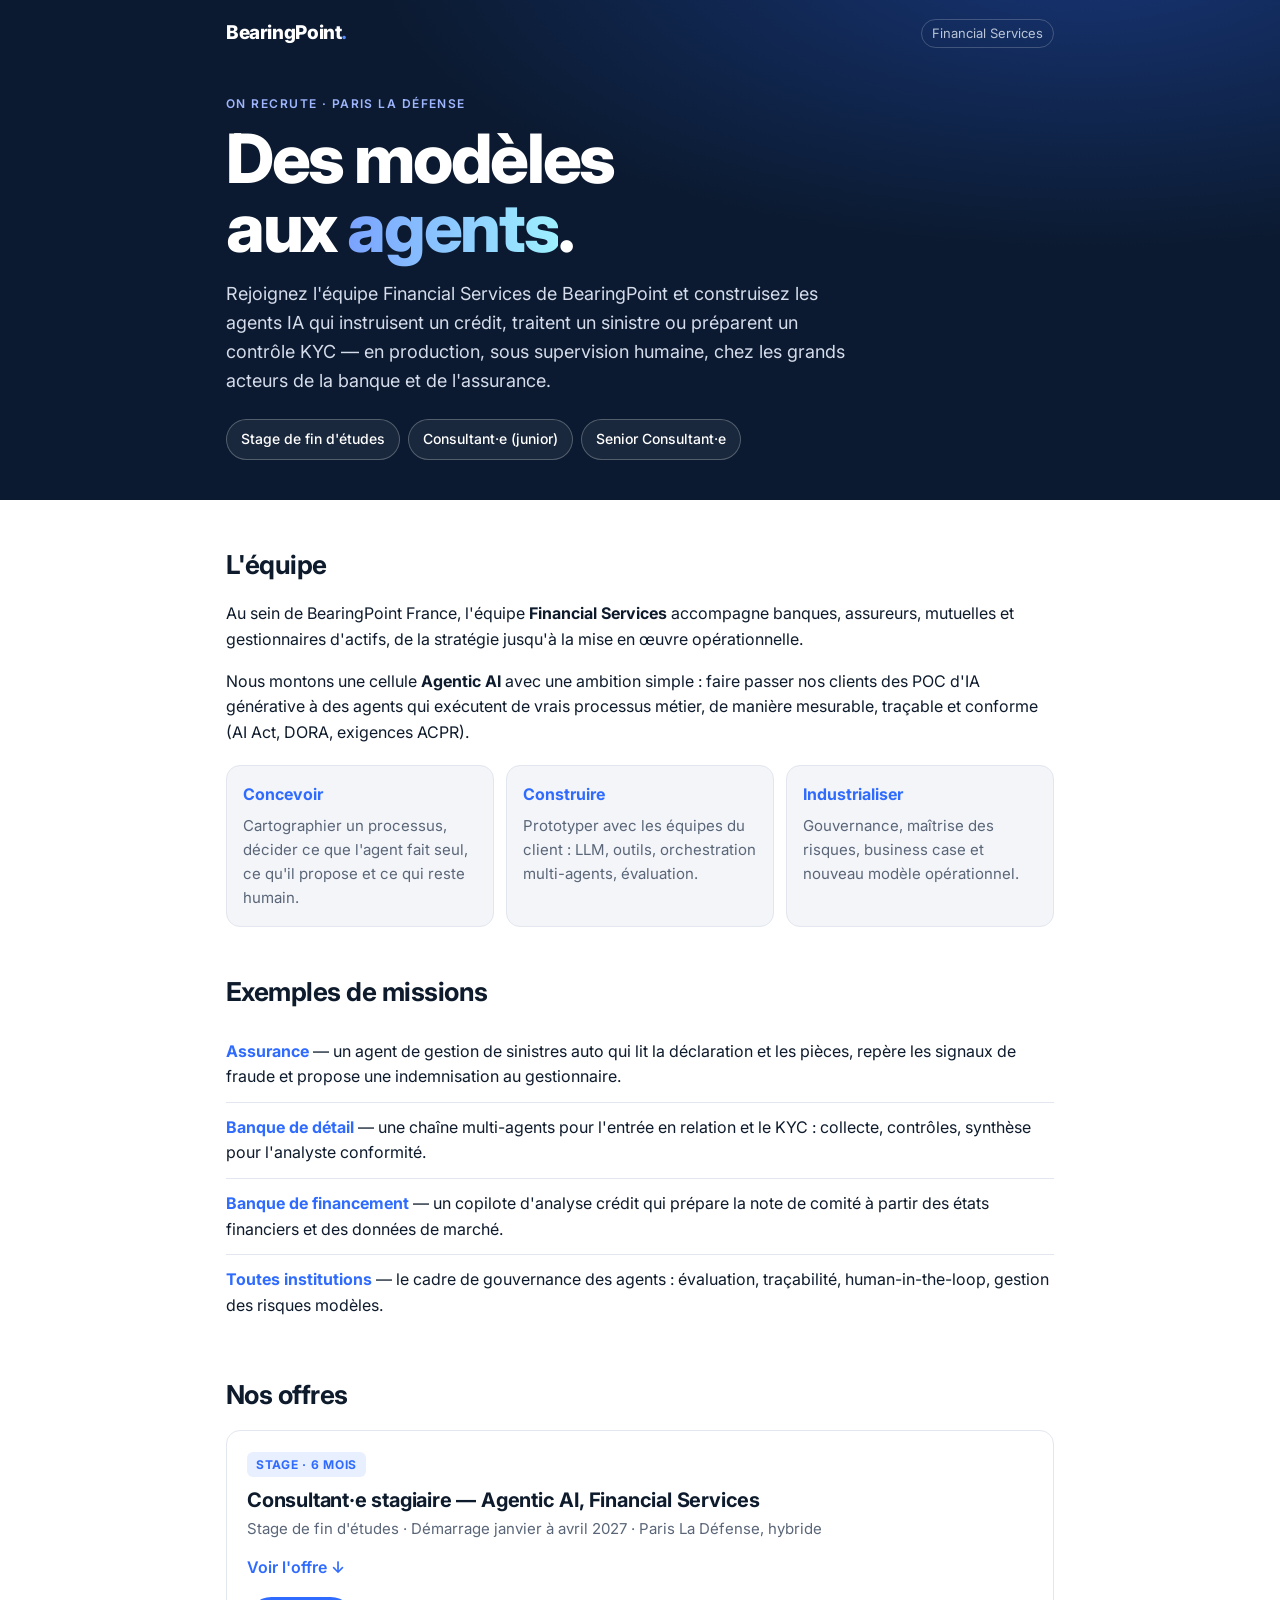
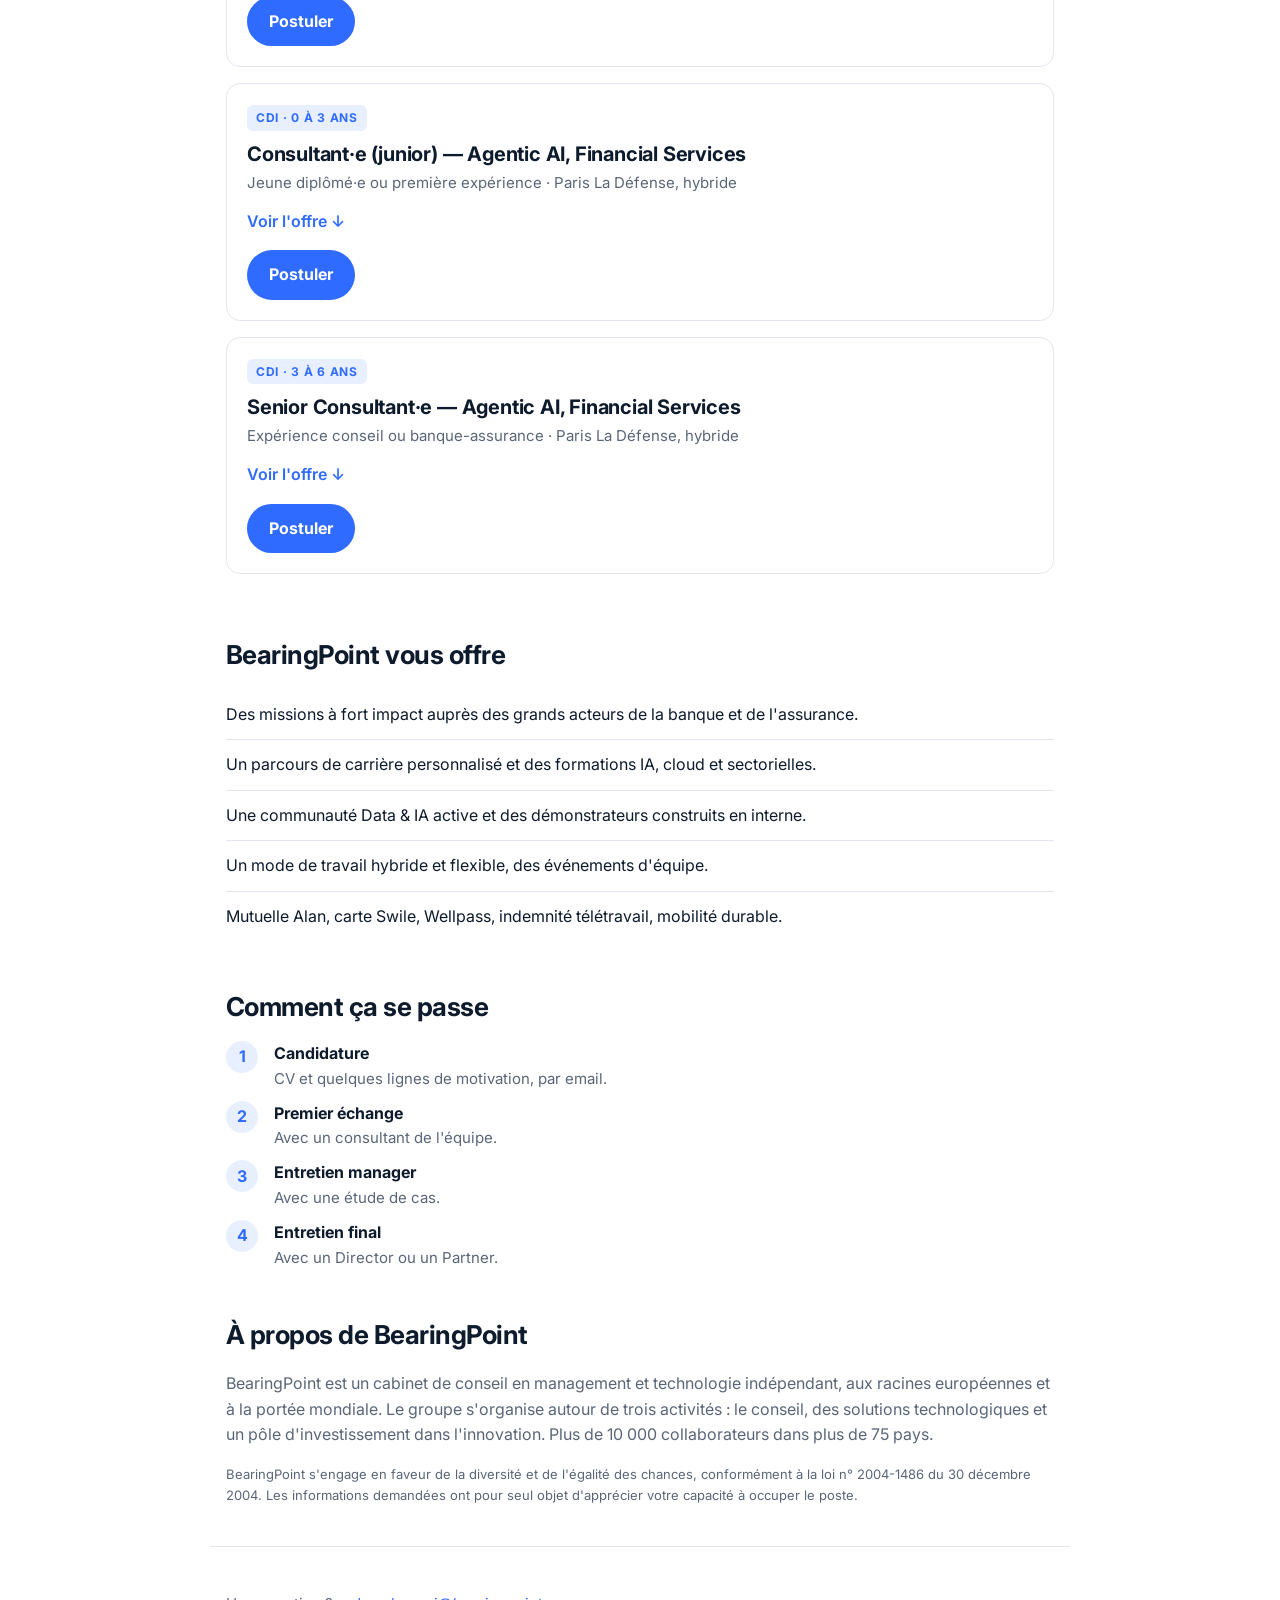
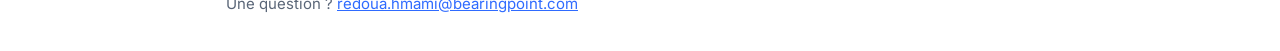
==== index.html @ a4fa99f2 "Mini-site offres Agentic AI FSI + QR forum Co-Authored-By: Claude Opus 5.5 <noreply@anthropic.com>" ====
<!doctype html>
<html lang="fr">
<head>
<meta charset="utf-8">
<meta name="viewport" content="width=device-width, initial-scale=1">
<title>Agentic AI · Financial Services — BearingPoint</title>
<meta name="description" content="BearingPoint Financial Services recrute : stage de fin d'études, Consultant (junior) et Senior Consultant sur l'IA agentique en banque, assurance et gestion d'actifs.">
<meta property="og:title" content="Agentic AI × Financial Services — on recrute">
<meta property="og:description" content="Stage de fin d'études · Consultant · Senior Consultant — Paris La Défense">
<meta name="theme-color" content="#0b1a30">
<link rel="icon" href="assets/favicon.svg" type="image/svg+xml">
<link rel="preconnect" href="https://fonts.googleapis.com">
<link rel="preconnect" href="https://fonts.gstatic.com" crossorigin>
<link href="https://fonts.googleapis.com/css2?family=Inter:wght@400;500;600;700;800&display=swap" rel="stylesheet">
<link rel="stylesheet" href="assets/style.css">
</head>
<body>

<header class="hero">
  <nav class="topbar wrap">
    <span class="wordmark">BearingPoint<span class="dot">.</span></span>
    <span class="team">Financial Services</span>
  </nav>
  <div class="wrap hero-body">
    <p class="eyebrow">On recrute · Paris La Défense</p>
    <h1>Des modèles<br>aux <em>agents</em>.</h1>
    <p class="lede">Rejoignez l'équipe Financial Services de BearingPoint et construisez les agents IA qui instruisent un crédit, traitent un sinistre ou préparent un contrôle KYC — en production, sous supervision humaine, chez les grands acteurs de la banque et de l'assurance.</p>
    <div class="chips">
      <a class="chip" href="#stage">Stage de fin d'études</a>
      <a class="chip" href="#consultant">Consultant·e (junior)</a>
      <a class="chip" href="#senior">Senior Consultant·e</a>
    </div>
  </div>
</header>

<main>

<section class="wrap block">
  <h2>L'équipe</h2>
  <p>Au sein de BearingPoint France, l'équipe <strong>Financial Services</strong> accompagne banques, assureurs, mutuelles et gestionnaires d'actifs, de la stratégie jusqu'à la mise en œuvre opérationnelle.</p>
  <p>Nous montons une cellule <strong>Agentic AI</strong> avec une ambition simple : faire passer nos clients des POC d'IA générative à des agents qui exécutent de vrais processus métier, de manière mesurable, traçable et conforme (AI Act, DORA, exigences ACPR).</p>
  <div class="grid3">
    <div class="tile"><span class="k">Concevoir</span><p>Cartographier un processus, décider ce que l'agent fait seul, ce qu'il propose et ce qui reste humain.</p></div>
    <div class="tile"><span class="k">Construire</span><p>Prototyper avec les équipes du client : LLM, outils, orchestration multi-agents, évaluation.</p></div>
    <div class="tile"><span class="k">Industrialiser</span><p>Gouvernance, maîtrise des risques, business case et nouveau modèle opérationnel.</p></div>
  </div>
</section>

<section class="wrap block">
  <h2>Exemples de missions</h2>
  <ul class="missions">
    <li><b>Assurance</b> — un agent de gestion de sinistres auto qui lit la déclaration et les pièces, repère les signaux de fraude et propose une indemnisation au gestionnaire.</li>
    <li><b>Banque de détail</b> — une chaîne multi-agents pour l'entrée en relation et le KYC : collecte, contrôles, synthèse pour l'analyste conformité.</li>
    <li><b>Banque de financement</b> — un copilote d'analyse crédit qui prépare la note de comité à partir des états financiers et des données de marché.</li>
    <li><b>Toutes institutions</b> — le cadre de gouvernance des agents : évaluation, traçabilité, human-in-the-loop, gestion des risques modèles.</li>
  </ul>
</section>

<section class="wrap block" id="offres">
  <h2>Nos offres</h2>

  <!-- ===================== STAGE ===================== -->
  <article class="offer" id="stage">
    <div class="offer-head">
      <span class="tag">Stage · 6 mois</span>
      <h3>Consultant·e stagiaire — Agentic AI, Financial Services</h3>
      <p class="meta">Stage de fin d'études · Démarrage janvier à avril 2027 · Paris La Défense, hybride</p>
    </div>
    <details>
      <summary>Voir l'offre</summary>
      <h4>Vos missions</h4>
      <ul>
        <li>Participer à des missions de transformation par l'IA agentique chez des banques et assureurs, aux côtés de consultants et managers expérimentés.</li>
        <li>Analyser un processus métier (sinistres, crédit, conformité) et identifier où un agent crée de la valeur.</li>
        <li>Prototyper des agents : prompts, appels d'outils, orchestration, jeux d'évaluation.</li>
        <li>Construire les livrables : business case, cible opérationnelle, supports de comité de direction.</li>
        <li>Contribuer à nos actifs internes : démonstrateurs, veille technologique et réglementaire, propositions commerciales.</li>
      </ul>
      <h4>Votre profil</h4>
      <ul>
        <li>Dernière année d'une grande école d'ingénieurs généraliste, avec une coloration maths appliquées, informatique, data science, systèmes ou finance.</li>
        <li>Vous aimez autant modéliser un problème que l'expliquer simplement à un comité de direction.</li>
        <li>Vous avez déjà manipulé un LLM, une API ou un framework d'agents (LangGraph, MCP, CrewAI…) en projet, en cours ou en hackathon. Python ne vous fait pas peur.</li>
        <li>Un engagement associatif, une année de césure, un double diplôme ou un échange à l'international sont appréciés.</li>
        <li>Français et anglais courants.</li>
      </ul>
      <p class="note">Le stage a vocation à déboucher sur une embauche en CDI.</p>
    </details>
    <button class="apply" data-role="Stage de fin d'études — Agentic AI FSI">Postuler</button>
  </article>

  <!-- ===================== CONSULTANT ===================== -->
  <article class="offer" id="consultant">
    <div class="offer-head">
      <span class="tag">CDI · 0 à 3 ans</span>
      <h3>Consultant·e (junior) — Agentic AI, Financial Services</h3>
      <p class="meta">Jeune diplômé·e ou première expérience · Paris La Défense, hybride</p>
    </div>
    <details>
      <summary>Voir l'offre</summary>
      <h4>Vos missions</h4>
      <ul>
        <li>Prendre en charge un sujet de bout en bout sur une mission : cadrage du cas d'usage, ateliers métier, conception de l'agent, suivi du pilote.</li>
        <li>Faire le lien entre les métiers (gestionnaires sinistres, analystes crédit, conformité) et les équipes data et IT.</li>
        <li>Définir les indicateurs de performance de l'agent et piloter son évaluation : qualité, coût, délai, risques.</li>
        <li>Rédiger et présenter les livrables clés aux interlocuteurs du client.</li>
        <li>Participer aux réponses aux appels d'offres et au développement de nos offres Agentic AI.</li>
      </ul>
      <h4>Votre profil</h4>
      <ul>
        <li>Diplômé·e d'une grande école d'ingénieurs généraliste (ou équivalent), idéalement avec une spécialisation en data, IA, systèmes d'information ou finance.</li>
        <li>Une première expérience (stage ou CDI) en conseil, en banque-assurance ou dans une équipe data / IA.</li>
        <li>Rigueur analytique, aisance à l'oral et à l'écrit, goût du travail en équipe.</li>
        <li>Une vraie curiosité pour l'IA générative et agentique, que vous avez déjà mise en pratique.</li>
        <li>Français et anglais courants.</li>
      </ul>
    </details>
    <button class="apply" data-role="Consultant (junior) — Agentic AI FSI">Postuler</button>
  </article>

  <!-- ===================== SENIOR ===================== -->
  <article class="offer" id="senior">
    <div class="offer-head">
      <span class="tag">CDI · 3 à 6 ans</span>
      <h3>Senior Consultant·e — Agentic AI, Financial Services</h3>
      <p class="meta">Expérience conseil ou banque-assurance · Paris La Défense, hybride</p>
    </div>
    <details>
      <summary>Voir l'offre</summary>
      <h4>Vos missions</h4>
      <ul>
        <li>Piloter un lot de mission ou un pilote agentique : planning, qualité des livrables, relation avec les directions métier et IT.</li>
        <li>Concevoir l'architecture fonctionnelle de solutions multi-agents et arbitrer entre autonomie de l'agent, contrôle humain et coût.</li>
        <li>Construire le cadre de gouvernance et de maîtrise des risques des agents (AI Act, DORA, risque de modèle).</li>
        <li>Encadrer et faire grandir les consultants et stagiaires de l'équipe.</li>
        <li>Contribuer activement aux propositions commerciales, à nos démonstrateurs et à notre point de vue de place.</li>
      </ul>
      <h4>Votre profil</h4>
      <ul>
        <li>Formation d'ingénieur généraliste de haut niveau (ou équivalent).</li>
        <li>3 à 6 ans d'expérience en conseil, idéalement auprès d'institutions financières, dont au moins un projet data, IA ou automatisation mené jusqu'à la production.</li>
        <li>Bonne compréhension d'au moins un métier : assurance (IARD, vie, santé), banque de détail, financement ou gestion d'actifs.</li>
        <li>Capacité à animer un comité, à structurer une recommandation et à encadrer une équipe.</li>
        <li>Français et anglais courants.</li>
      </ul>
    </details>
    <button class="apply" data-role="Senior Consultant — Agentic AI FSI">Postuler</button>
  </article>
</section>

<section class="wrap block">
  <h2>BearingPoint vous offre</h2>
  <ul class="perks">
    <li>Des missions à fort impact auprès des grands acteurs de la banque et de l'assurance.</li>
    <li>Un parcours de carrière personnalisé et des formations IA, cloud et sectorielles.</li>
    <li>Une communauté Data &amp; IA active et des démonstrateurs construits en interne.</li>
    <li>Un mode de travail hybride et flexible, des événements d'équipe.</li>
    <li>Mutuelle Alan, carte Swile, Wellpass, indemnité télétravail, mobilité durable.</li>
  </ul>
</section>

<section class="wrap block">
  <h2>Comment ça se passe</h2>
  <ol class="steps">
    <li><b>Candidature</b><span>CV et quelques lignes de motivation, par email.</span></li>
    <li><b>Premier échange</b><span>Avec un consultant de l'équipe.</span></li>
    <li><b>Entretien manager</b><span>Avec une étude de cas.</span></li>
    <li><b>Entretien final</b><span>Avec un Director ou un Partner.</span></li>
  </ol>
</section>

<section class="wrap block about">
  <h2>À propos de BearingPoint</h2>
  <p>BearingPoint est un cabinet de conseil en management et technologie indépendant, aux racines européennes et à la portée mondiale. Le groupe s'organise autour de trois activités : le conseil, des solutions technologiques et un pôle d'investissement dans l'innovation. Plus de 10 000 collaborateurs dans plus de 75 pays.</p>
  <p class="legal">BearingPoint s'engage en faveur de la diversité et de l'égalité des chances, conformément à la loi n° 2004-1486 du 30 décembre 2004. Les informations demandées ont pour seul objet d'apprécier votre capacité à occuper le poste.</p>
</section>

</main>

<footer class="wrap foot">
  <p>Une question ? <a id="mailLink" href="mailto:redoua.hmami@bearingpoint.com">redoua.hmami@bearingpoint.com</a></p>
</footer>

<div class="sticky-cta"><a href="#offres" class="apply-ghost">Voir les 3 offres et postuler</a></div>

<!-- ===================== APPLY SHEET ===================== -->
<dialog id="applyDialog" aria-labelledby="dlgTitle">
  <form id="applyForm" method="dialog">
    <div class="dlg-head">
      <h3 id="dlgTitle">Postuler</h3>
      <button type="button" class="close" aria-label="Fermer" data-close>×</button>
    </div>
    <p class="dlg-role" id="dlgRole"></p>
    <label>Prénom et nom<input name="name" required autocomplete="name"></label>
    <label>École et année de diplôme<input name="school" placeholder="ex. École d'ingénieurs, promo 2027"></label>
    <label>Disponibilité<input name="dispo" placeholder="ex. stage à partir de février 2027"></label>
    <label>LinkedIn <small>(facultatif)</small><input name="linkedin" inputmode="url" placeholder="linkedin.com/in/…"></label>
    <label>Pourquoi l'IA agentique en banque-assurance ? <small>(2-3 lignes)</small><textarea name="motivation" rows="3"></textarea></label>
    <button type="submit" class="apply wide">Ouvrir ma messagerie</button>
    <p class="hint">Un email pré-rempli s'ouvre : <b>joignez votre CV (PDF)</b> puis envoyez.</p>
    <div class="later">
      <span>Pas votre CV sous la main ?</span>
      <button type="button" id="shareBtn" class="link">Garder le lien pour plus tard</button>
    </div>
    <div class="later">
      <span>Ou écrivez directement à</span>
      <button type="button" id="copyBtn" class="link"><span class="js-email">redoua.hmami@bearingpoint.com</span> · copier</button>
    </div>
  </form>
</dialog>

<script src="assets/app.js"></script>
</body>
</html>
---- assets/style.css ----
:root{
  --ink:#0e1b2c; --muted:#5a6678; --bg:#ffffff; --soft:#f3f5f9; --line:#e2e6ee;
  --navy:#0b1a30; --accent:#2f6bff; --accent-ink:#ffffff; --accent-soft:#e8efff;
  --radius:14px;
}
@media (prefers-color-scheme: dark){
  :root:not([data-theme="light"]){
    --ink:#e8ecf3; --muted:#9aa6b8; --bg:#0d1420; --soft:#141d2c; --line:#243146;
    --accent:#5b8cff; --accent-soft:#1a2a4a;
  }
}
:root[data-theme="dark"]{
  --ink:#e8ecf3; --muted:#9aa6b8; --bg:#0d1420; --soft:#141d2c; --line:#243146;
  --accent:#5b8cff; --accent-soft:#1a2a4a;
}
*{box-sizing:border-box}
html{scroll-behavior:smooth;-webkit-text-size-adjust:100%}
body{margin:0;background:var(--bg);color:var(--ink);font:16px/1.6 Inter,system-ui,-apple-system,"Segoe UI",sans-serif;padding-bottom:80px}
a{color:var(--accent)}
.wrap{max-width:860px;margin:0 auto;padding:0 16px}

/* hero */
.hero{background:radial-gradient(1200px 500px at 85% -10%, #2f6bff55, transparent 60%),var(--navy);color:#fff;padding-bottom:40px}
.topbar{display:flex;justify-content:space-between;align-items:center;padding-top:18px;padding-bottom:18px}
.wordmark{font-weight:800;font-size:19px;letter-spacing:-.02em}
.wordmark .dot{color:#5b8cff}
.team{font-size:13px;color:#b9c4d6;border:1px solid #ffffff33;border-radius:999px;padding:3px 10px}
.hero-body{padding-top:28px}
.eyebrow{text-transform:uppercase;letter-spacing:.12em;font-size:12px;font-weight:600;color:#9fb6ff;margin:0 0 10px}
h1{font-size:clamp(40px,10vw,68px);line-height:1.02;letter-spacing:-.035em;margin:0 0 18px;font-weight:800}
h1 em{font-style:normal;background:linear-gradient(90deg,#7aa2ff,#9ef0ff);-webkit-background-clip:text;background-clip:text;color:transparent}
.lede{font-size:18px;color:#d5dceb;max-width:640px;margin:0 0 24px}
.chips{display:flex;flex-wrap:wrap;gap:8px}
.chip{color:#fff;text-decoration:none;border:1px solid #ffffff40;border-radius:999px;padding:8px 14px;font-size:14px;font-weight:500;background:#ffffff10}
.chip:hover{background:#ffffff22}

/* blocks */
.block{padding-top:44px}
h2{font-size:26px;letter-spacing:-.02em;margin:0 0 14px}
.grid3{display:grid;grid-template-columns:repeat(3,1fr);gap:12px;margin-top:20px}
.tile{background:var(--soft);border:1px solid var(--line);border-radius:var(--radius);padding:16px}
.tile .k{font-weight:700;color:var(--accent)}
.tile p{margin:6px 0 0;font-size:15px;color:var(--muted)}
.missions,.perks{padding-left:0;list-style:none;margin:0}
.missions li,.perks li{padding:12px 0;border-bottom:1px solid var(--line)}
.missions li:last-child,.perks li:last-child{border-bottom:0}
.missions b{color:var(--accent)}

/* offers */
.offer{border:1px solid var(--line);border-radius:var(--radius);padding:20px;margin-bottom:16px;background:var(--bg);scroll-margin-top:16px}
.offer:target{border-color:var(--accent);box-shadow:0 0 0 3px var(--accent-soft)}
.tag{display:inline-block;font-size:12px;font-weight:700;text-transform:uppercase;letter-spacing:.06em;color:var(--accent);background:var(--accent-soft);padding:3px 9px;border-radius:6px}
.offer h3{font-size:20px;line-height:1.3;margin:10px 0 4px;letter-spacing:-.01em}
.meta{margin:0;color:var(--muted);font-size:15px}
details{margin:14px 0 16px}
summary{cursor:pointer;font-weight:600;color:var(--accent);list-style:none}
summary::-webkit-details-marker{display:none}
summary::after{content:" ↓"}
details[open] summary::after{content:" ↑"}
h4{margin:18px 0 6px;font-size:16px}
details ul{margin:0;padding-left:20px}
details li{margin:6px 0}
.note{background:var(--soft);border-radius:10px;padding:10px 12px;font-size:15px;margin-top:14px}

.apply{appearance:none;border:0;background:var(--accent);color:var(--accent-ink);font:inherit;font-weight:700;padding:12px 22px;border-radius:999px;cursor:pointer}
.apply:hover{filter:brightness(1.08)}
.apply.wide{width:100%;padding:14px;margin-top:6px}

/* steps */
.steps{list-style:none;padding:0;margin:0;counter-reset:s;display:grid;gap:10px}
.steps li{counter-increment:s;display:grid;grid-template-columns:36px 1fr;column-gap:12px;align-items:start}
.steps li::before{content:counter(s);grid-row:span 2;width:32px;height:32px;border-radius:50%;background:var(--accent-soft);color:var(--accent);font-weight:700;display:grid;place-items:center}
.steps span{color:var(--muted);font-size:15px}
.about p{color:var(--muted)}
.legal{font-size:13px}
.foot{padding-top:30px;padding-bottom:20px;color:var(--muted);font-size:15px;border-top:1px solid var(--line);margin-top:40px}

/* sticky CTA (mobile) */
.sticky-cta{position:fixed;left:0;right:0;bottom:0;padding:12px 16px calc(12px + env(safe-area-inset-bottom));background:linear-gradient(transparent,var(--bg) 35%);display:flex;justify-content:center;pointer-events:none}
.apply-ghost{pointer-events:auto;text-decoration:none;background:var(--navy);color:#fff;font-weight:700;padding:13px 22px;border-radius:999px;box-shadow:0 6px 20px #0b1a3040;width:100%;max-width:420px;text-align:center}

/* dialog */
dialog{border:0;border-radius:18px;padding:0;width:min(520px,calc(100vw - 24px));max-height:calc(100dvh - 24px);background:var(--bg);color:var(--ink);box-shadow:0 20px 60px #0007}
dialog::backdrop{background:#0b1a30aa}
#applyForm{padding:20px;display:grid;gap:12px}
.dlg-head{display:flex;justify-content:space-between;align-items:center}
.dlg-head h3{margin:0;font-size:22px}
.close{border:0;background:var(--soft);color:var(--ink);width:36px;height:36px;border-radius:50%;font-size:22px;cursor:pointer;line-height:1}
.dlg-role{margin:-6px 0 4px;color:var(--accent);font-weight:600}
label{display:grid;gap:4px;font-size:14px;font-weight:600}
label small{font-weight:400;color:var(--muted)}
input,textarea{font:inherit;font-size:16px;padding:10px 12px;border:1px solid var(--line);border-radius:10px;background:var(--soft);color:var(--ink);width:100%}
input:focus,textarea:focus{outline:2px solid var(--accent);outline-offset:0}
.hint{margin:0;font-size:14px;color:var(--muted);text-align:center}
.later{display:flex;flex-wrap:wrap;gap:4px 6px;justify-content:center;font-size:14px;color:var(--muted)}
.link{border:0;background:none;color:var(--accent);font:inherit;font-weight:600;cursor:pointer;padding:0;text-decoration:underline}

@media (max-width:640px){
  .grid3{grid-template-columns:1fr}
  .lede{font-size:17px}
  .offer{padding:16px}
}
@media (min-width:900px){ .sticky-cta{display:none} body{padding-bottom:0} }
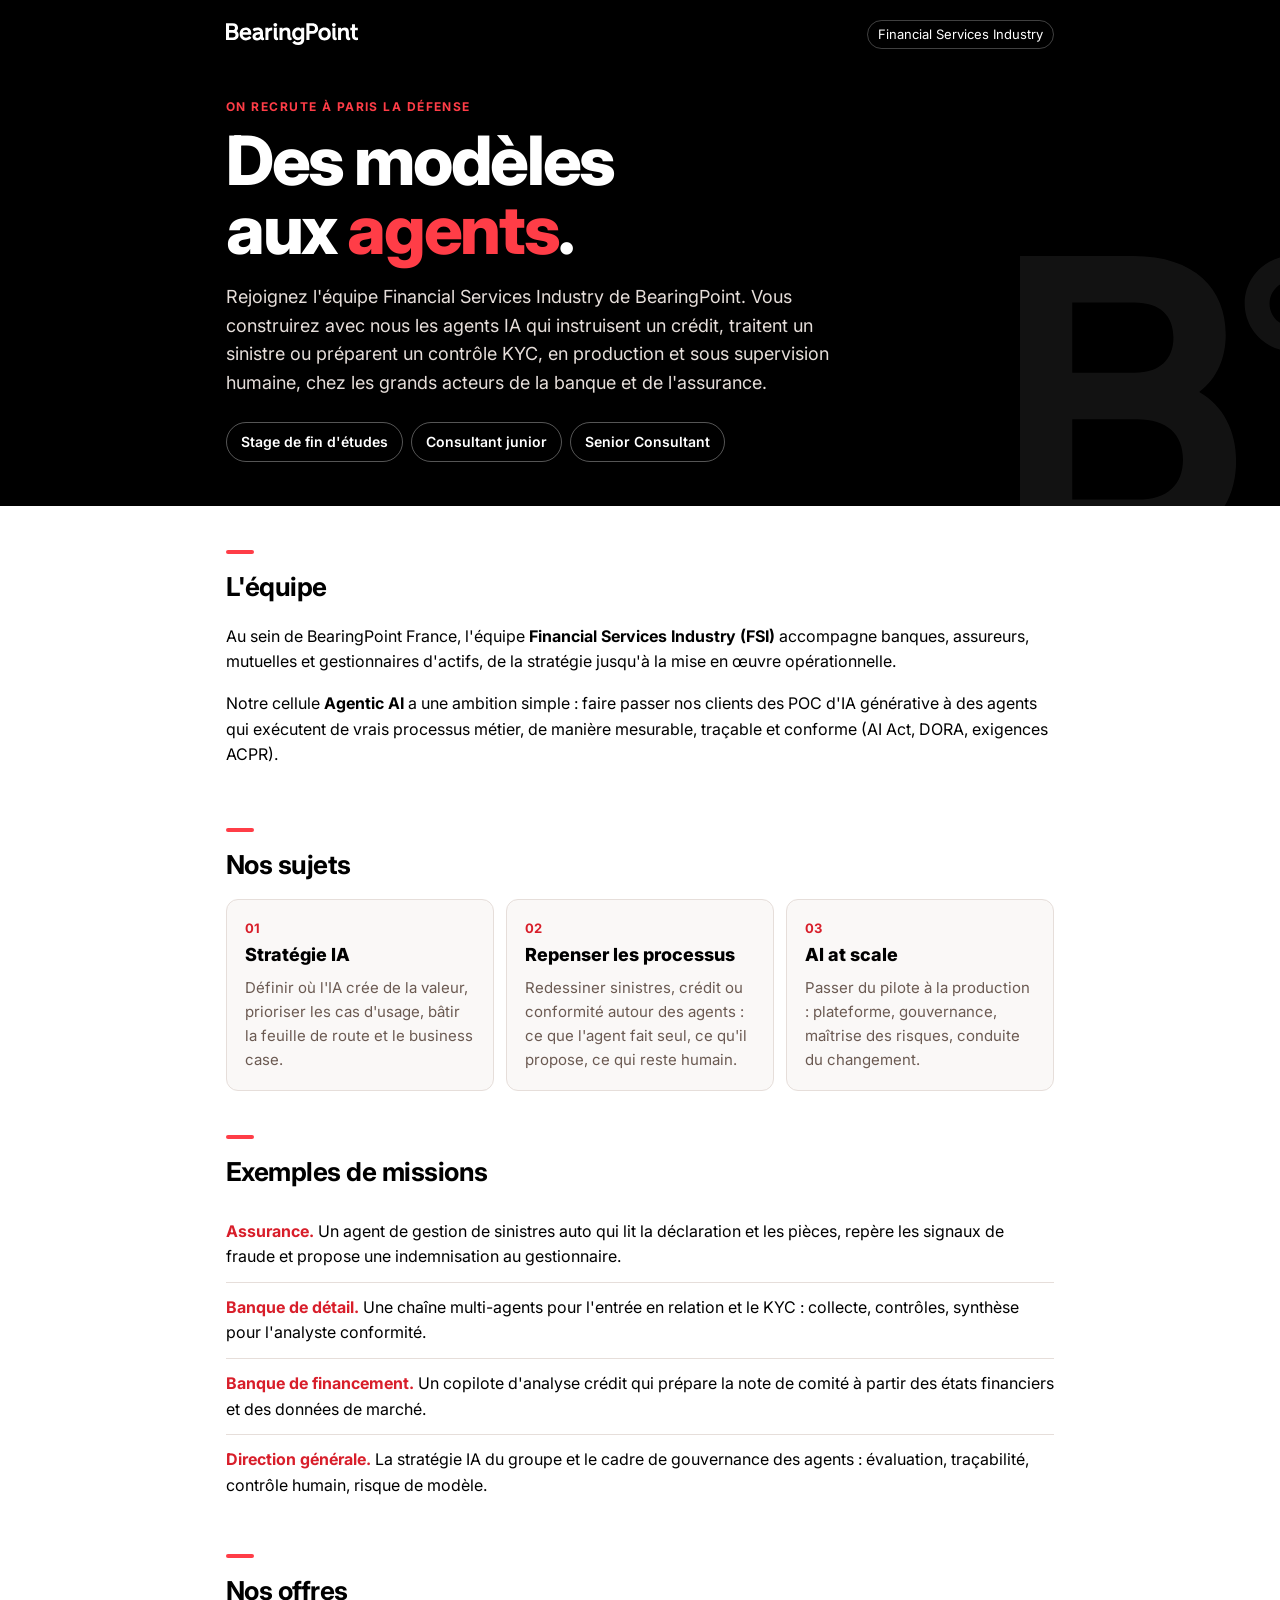
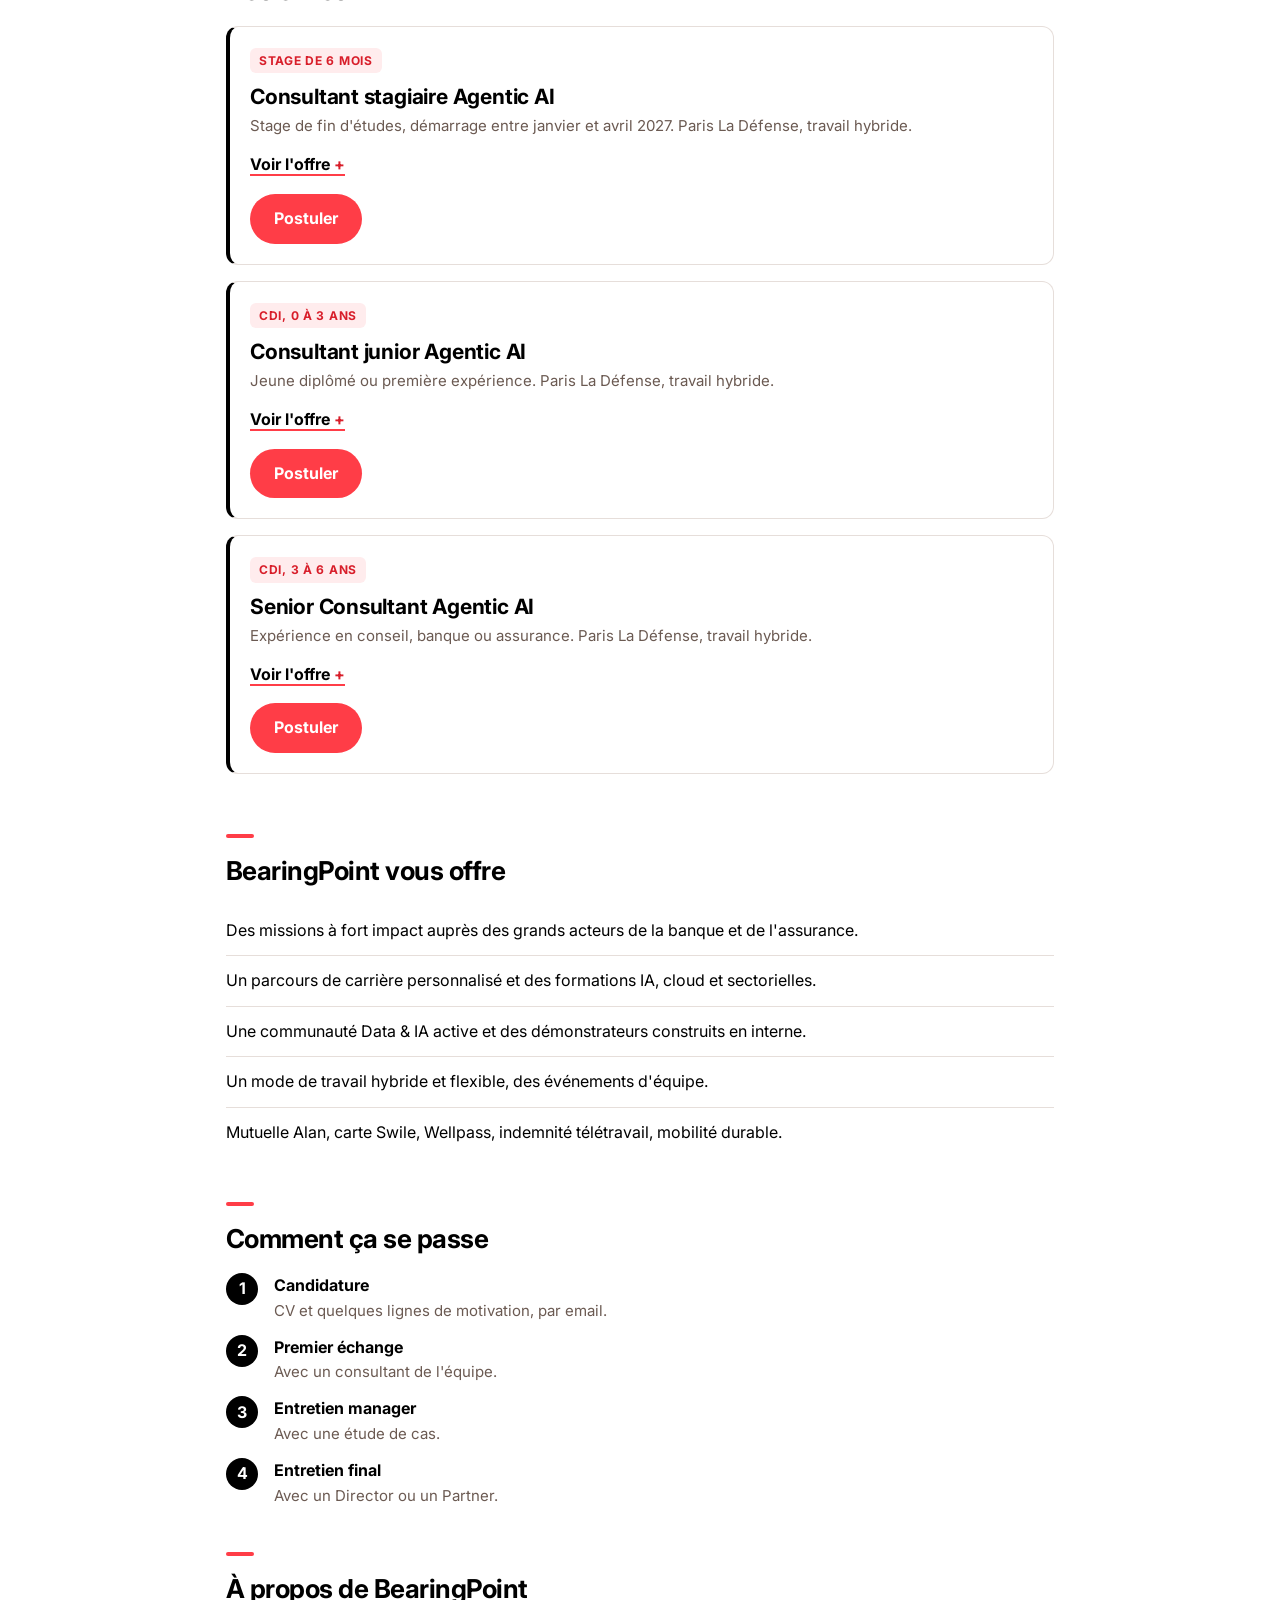
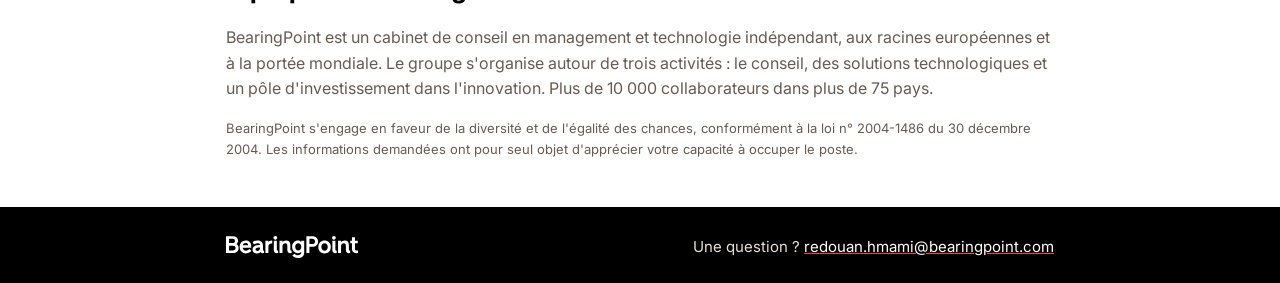
==== commit 884984de: "Charte BearingPoint (noir, rouge, logo officiel), email corrigé, équipe FSI, thèmes stratégie IA / p" ====
--- a/index.html
+++ b/index.html
@@ -3,56 +3,61 @@
 <head>
 <meta charset="utf-8">
 <meta name="viewport" content="width=device-width, initial-scale=1">
-<title>Agentic AI · Financial Services — BearingPoint</title>
-<meta name="description" content="BearingPoint Financial Services recrute : stage de fin d'études, Consultant (junior) et Senior Consultant sur l'IA agentique en banque, assurance et gestion d'actifs.">
-<meta property="og:title" content="Agentic AI × Financial Services — on recrute">
-<meta property="og:description" content="Stage de fin d'études · Consultant · Senior Consultant — Paris La Défense">
-<meta name="theme-color" content="#0b1a30">
+<title>Agentic AI | Financial Services Industry | BearingPoint</title>
+<meta name="description" content="BearingPoint Financial Services Industry recrute : stage de fin d'études, Consultant junior et Senior Consultant sur l'IA agentique, la stratégie IA et l'AI at scale en banque et assurance.">
+<meta property="og:title" content="Agentic AI x Financial Services Industry : on recrute">
+<meta property="og:description" content="Stage de fin d'études, Consultant junior, Senior Consultant. Paris La Défense.">
+<meta name="theme-color" content="#000000">
 <link rel="icon" href="assets/favicon.svg" type="image/svg+xml">
 <link rel="preconnect" href="https://fonts.googleapis.com">
 <link rel="preconnect" href="https://fonts.gstatic.com" crossorigin>
 <link href="https://fonts.googleapis.com/css2?family=Inter:wght@400;500;600;700;800&display=swap" rel="stylesheet">
-<link rel="stylesheet" href="assets/style.css">
+<link rel="stylesheet" href="assets/style.css?v=3">
 </head>
 <body>
 
 <header class="hero">
   <nav class="topbar wrap">
-    <span class="wordmark">BearingPoint<span class="dot">.</span></span>
-    <span class="team">Financial Services</span>
+    <img class="logo" src="assets/logo-wordmark-white.svg" alt="BearingPoint">
+    <span class="team">Financial Services Industry</span>
   </nav>
   <div class="wrap hero-body">
-    <p class="eyebrow">On recrute · Paris La Défense</p>
+    <p class="eyebrow">On recrute à Paris La Défense</p>
     <h1>Des modèles<br>aux <em>agents</em>.</h1>
-    <p class="lede">Rejoignez l'équipe Financial Services de BearingPoint et construisez les agents IA qui instruisent un crédit, traitent un sinistre ou préparent un contrôle KYC — en production, sous supervision humaine, chez les grands acteurs de la banque et de l'assurance.</p>
+    <p class="lede">Rejoignez l'équipe Financial Services Industry de BearingPoint. Vous construirez avec nous les agents IA qui instruisent un crédit, traitent un sinistre ou préparent un contrôle KYC, en production et sous supervision humaine, chez les grands acteurs de la banque et de l'assurance.</p>
     <div class="chips">
       <a class="chip" href="#stage">Stage de fin d'études</a>
-      <a class="chip" href="#consultant">Consultant·e (junior)</a>
-      <a class="chip" href="#senior">Senior Consultant·e</a>
+      <a class="chip" href="#consultant">Consultant junior</a>
+      <a class="chip" href="#senior">Senior Consultant</a>
     </div>
   </div>
+  <img class="hero-mark" src="assets/logo-symbol-white.svg" alt="" aria-hidden="true">
 </header>
 
 <main>
 
 <section class="wrap block">
   <h2>L'équipe</h2>
-  <p>Au sein de BearingPoint France, l'équipe <strong>Financial Services</strong> accompagne banques, assureurs, mutuelles et gestionnaires d'actifs, de la stratégie jusqu'à la mise en œuvre opérationnelle.</p>
-  <p>Nous montons une cellule <strong>Agentic AI</strong> avec une ambition simple : faire passer nos clients des POC d'IA générative à des agents qui exécutent de vrais processus métier, de manière mesurable, traçable et conforme (AI Act, DORA, exigences ACPR).</p>
+  <p>Au sein de BearingPoint France, l'équipe <strong>Financial Services Industry (FSI)</strong> accompagne banques, assureurs, mutuelles et gestionnaires d'actifs, de la stratégie jusqu'à la mise en œuvre opérationnelle.</p>
+  <p>Notre cellule <strong>Agentic AI</strong> a une ambition simple : faire passer nos clients des POC d'IA générative à des agents qui exécutent de vrais processus métier, de manière mesurable, traçable et conforme (AI Act, DORA, exigences ACPR).</p>
+</section>
+
+<section class="wrap block">
+  <h2>Nos sujets</h2>
   <div class="grid3">
-    <div class="tile"><span class="k">Concevoir</span><p>Cartographier un processus, décider ce que l'agent fait seul, ce qu'il propose et ce qui reste humain.</p></div>
-    <div class="tile"><span class="k">Construire</span><p>Prototyper avec les équipes du client : LLM, outils, orchestration multi-agents, évaluation.</p></div>
-    <div class="tile"><span class="k">Industrialiser</span><p>Gouvernance, maîtrise des risques, business case et nouveau modèle opérationnel.</p></div>
+    <div class="tile"><span class="n">01</span><span class="k">Stratégie IA</span><p>Définir où l'IA crée de la valeur, prioriser les cas d'usage, bâtir la feuille de route et le business case.</p></div>
+    <div class="tile"><span class="n">02</span><span class="k">Repenser les processus</span><p>Redessiner sinistres, crédit ou conformité autour des agents : ce que l'agent fait seul, ce qu'il propose, ce qui reste humain.</p></div>
+    <div class="tile"><span class="n">03</span><span class="k">AI at scale</span><p>Passer du pilote à la production : plateforme, gouvernance, maîtrise des risques, conduite du changement.</p></div>
   </div>
 </section>
 
 <section class="wrap block">
   <h2>Exemples de missions</h2>
   <ul class="missions">
-    <li><b>Assurance</b> — un agent de gestion de sinistres auto qui lit la déclaration et les pièces, repère les signaux de fraude et propose une indemnisation au gestionnaire.</li>
-    <li><b>Banque de détail</b> — une chaîne multi-agents pour l'entrée en relation et le KYC : collecte, contrôles, synthèse pour l'analyste conformité.</li>
-    <li><b>Banque de financement</b> — un copilote d'analyse crédit qui prépare la note de comité à partir des états financiers et des données de marché.</li>
-    <li><b>Toutes institutions</b> — le cadre de gouvernance des agents : évaluation, traçabilité, human-in-the-loop, gestion des risques modèles.</li>
+    <li><b>Assurance.</b> Un agent de gestion de sinistres auto qui lit la déclaration et les pièces, repère les signaux de fraude et propose une indemnisation au gestionnaire.</li>
+    <li><b>Banque de détail.</b> Une chaîne multi-agents pour l'entrée en relation et le KYC : collecte, contrôles, synthèse pour l'analyste conformité.</li>
+    <li><b>Banque de financement.</b> Un copilote d'analyse crédit qui prépare la note de comité à partir des états financiers et des données de marché.</li>
+    <li><b>Direction générale.</b> La stratégie IA du groupe et le cadre de gouvernance des agents : évaluation, traçabilité, contrôle humain, risque de modèle.</li>
   </ul>
 </section>
 
@@ -62,78 +67,78 @@
   <!-- ===================== STAGE ===================== -->
   <article class="offer" id="stage">
     <div class="offer-head">
-      <span class="tag">Stage · 6 mois</span>
-      <h3>Consultant·e stagiaire — Agentic AI, Financial Services</h3>
-      <p class="meta">Stage de fin d'études · Démarrage janvier à avril 2027 · Paris La Défense, hybride</p>
+      <span class="tag">Stage de 6 mois</span>
+      <h3>Consultant stagiaire Agentic AI</h3>
+      <p class="meta">Stage de fin d'études, démarrage entre janvier et avril 2027. Paris La Défense, travail hybride.</p>
     </div>
     <details>
       <summary>Voir l'offre</summary>
       <h4>Vos missions</h4>
       <ul>
-        <li>Participer à des missions de transformation par l'IA agentique chez des banques et assureurs, aux côtés de consultants et managers expérimentés.</li>
-        <li>Analyser un processus métier (sinistres, crédit, conformité) et identifier où un agent crée de la valeur.</li>
+        <li>Participer à des missions de stratégie IA et de transformation par l'IA agentique chez des banques et assureurs, aux côtés de consultants et managers expérimentés.</li>
+        <li>Analyser un processus métier (sinistres, crédit, conformité) et le repenser autour des agents.</li>
         <li>Prototyper des agents : prompts, appels d'outils, orchestration, jeux d'évaluation.</li>
         <li>Construire les livrables : business case, cible opérationnelle, supports de comité de direction.</li>
-        <li>Contribuer à nos actifs internes : démonstrateurs, veille technologique et réglementaire, propositions commerciales.</li>
+        <li>Contribuer à nos démonstrateurs, à notre veille et à nos propositions commerciales.</li>
       </ul>
       <h4>Votre profil</h4>
       <ul>
         <li>Dernière année d'une grande école d'ingénieurs généraliste, avec une coloration maths appliquées, informatique, data science, systèmes ou finance.</li>
         <li>Vous aimez autant modéliser un problème que l'expliquer simplement à un comité de direction.</li>
         <li>Vous avez déjà manipulé un LLM, une API ou un framework d'agents (LangGraph, MCP, CrewAI…) en projet, en cours ou en hackathon. Python ne vous fait pas peur.</li>
-        <li>Un engagement associatif, une année de césure, un double diplôme ou un échange à l'international sont appréciés.</li>
+        <li>Un engagement associatif, une année de césure, un double diplôme ou un échange international sont appréciés.</li>
         <li>Français et anglais courants.</li>
       </ul>
       <p class="note">Le stage a vocation à déboucher sur une embauche en CDI.</p>
     </details>
-    <button class="apply" data-role="Stage de fin d'études — Agentic AI FSI">Postuler</button>
+    <button class="apply" data-role="Stage de fin d'études Agentic AI FSI">Postuler</button>
   </article>
 
   <!-- ===================== CONSULTANT ===================== -->
   <article class="offer" id="consultant">
     <div class="offer-head">
-      <span class="tag">CDI · 0 à 3 ans</span>
-      <h3>Consultant·e (junior) — Agentic AI, Financial Services</h3>
-      <p class="meta">Jeune diplômé·e ou première expérience · Paris La Défense, hybride</p>
+      <span class="tag">CDI, 0 à 3 ans</span>
+      <h3>Consultant junior Agentic AI</h3>
+      <p class="meta">Jeune diplômé ou première expérience. Paris La Défense, travail hybride.</p>
     </div>
     <details>
       <summary>Voir l'offre</summary>
       <h4>Vos missions</h4>
       <ul>
-        <li>Prendre en charge un sujet de bout en bout sur une mission : cadrage du cas d'usage, ateliers métier, conception de l'agent, suivi du pilote.</li>
+        <li>Prendre en charge un sujet de bout en bout : cadrage du cas d'usage, ateliers métier, conception de l'agent, suivi du pilote.</li>
         <li>Faire le lien entre les métiers (gestionnaires sinistres, analystes crédit, conformité) et les équipes data et IT.</li>
         <li>Définir les indicateurs de performance de l'agent et piloter son évaluation : qualité, coût, délai, risques.</li>
-        <li>Rédiger et présenter les livrables clés aux interlocuteurs du client.</li>
-        <li>Participer aux réponses aux appels d'offres et au développement de nos offres Agentic AI.</li>
+        <li>Contribuer au passage à l'échelle : industrialisation, adoption par les équipes, mesure de la valeur.</li>
+        <li>Participer aux réponses aux appels d'offres et au développement de nos offres IA.</li>
       </ul>
       <h4>Votre profil</h4>
       <ul>
-        <li>Diplômé·e d'une grande école d'ingénieurs généraliste (ou équivalent), idéalement avec une spécialisation en data, IA, systèmes d'information ou finance.</li>
-        <li>Une première expérience (stage ou CDI) en conseil, en banque-assurance ou dans une équipe data / IA.</li>
+        <li>Diplômé d'une grande école d'ingénieurs généraliste (ou équivalent), idéalement avec une spécialisation en data, IA, systèmes d'information ou finance.</li>
+        <li>Une première expérience (stage ou CDI) en conseil, en banque, en assurance ou dans une équipe data et IA.</li>
         <li>Rigueur analytique, aisance à l'oral et à l'écrit, goût du travail en équipe.</li>
         <li>Une vraie curiosité pour l'IA générative et agentique, que vous avez déjà mise en pratique.</li>
         <li>Français et anglais courants.</li>
       </ul>
     </details>
-    <button class="apply" data-role="Consultant (junior) — Agentic AI FSI">Postuler</button>
+    <button class="apply" data-role="Consultant junior Agentic AI FSI">Postuler</button>
   </article>
 
   <!-- ===================== SENIOR ===================== -->
   <article class="offer" id="senior">
     <div class="offer-head">
-      <span class="tag">CDI · 3 à 6 ans</span>
-      <h3>Senior Consultant·e — Agentic AI, Financial Services</h3>
-      <p class="meta">Expérience conseil ou banque-assurance · Paris La Défense, hybride</p>
+      <span class="tag">CDI, 3 à 6 ans</span>
+      <h3>Senior Consultant Agentic AI</h3>
+      <p class="meta">Expérience en conseil, banque ou assurance. Paris La Défense, travail hybride.</p>
     </div>
     <details>
       <summary>Voir l'offre</summary>
       <h4>Vos missions</h4>
       <ul>
         <li>Piloter un lot de mission ou un pilote agentique : planning, qualité des livrables, relation avec les directions métier et IT.</li>
+        <li>Construire des stratégies IA et des feuilles de route pour des directions générales.</li>
         <li>Concevoir l'architecture fonctionnelle de solutions multi-agents et arbitrer entre autonomie de l'agent, contrôle humain et coût.</li>
-        <li>Construire le cadre de gouvernance et de maîtrise des risques des agents (AI Act, DORA, risque de modèle).</li>
-        <li>Encadrer et faire grandir les consultants et stagiaires de l'équipe.</li>
-        <li>Contribuer activement aux propositions commerciales, à nos démonstrateurs et à notre point de vue de place.</li>
+        <li>Porter le passage à l'échelle (AI at scale) : gouvernance, maîtrise des risques (AI Act, DORA, risque de modèle), modèle opérationnel.</li>
+        <li>Encadrer et faire grandir les consultants et stagiaires, contribuer aux propositions commerciales.</li>
       </ul>
       <h4>Votre profil</h4>
       <ul>
@@ -144,7 +149,7 @@
         <li>Français et anglais courants.</li>
       </ul>
     </details>
-    <button class="apply" data-role="Senior Consultant — Agentic AI FSI">Postuler</button>
+    <button class="apply" data-role="Senior Consultant Agentic AI FSI">Postuler</button>
   </article>
 </section>
 
@@ -177,8 +182,11 @@
 
 </main>
 
-<footer class="wrap foot">
-  <p>Une question ? <a id="mailLink" href="mailto:redoua.hmami@bearingpoint.com">redoua.hmami@bearingpoint.com</a></p>
+<footer class="foot">
+  <div class="wrap foot-in">
+    <img class="logo" src="assets/logo-wordmark-white.svg" alt="BearingPoint">
+    <p>Une question ? <a id="mailLink" href="mailto:redouan.hmami@bearingpoint.com">redouan.hmami@bearingpoint.com</a></p>
+  </div>
 </footer>
 
 <div class="sticky-cta"><a href="#offres" class="apply-ghost">Voir les 3 offres et postuler</a></div>
@@ -194,8 +202,8 @@
     <label>Prénom et nom<input name="name" required autocomplete="name"></label>
     <label>École et année de diplôme<input name="school" placeholder="ex. École d'ingénieurs, promo 2027"></label>
     <label>Disponibilité<input name="dispo" placeholder="ex. stage à partir de février 2027"></label>
-    <label>LinkedIn <small>(facultatif)</small><input name="linkedin" inputmode="url" placeholder="linkedin.com/in/…"></label>
-    <label>Pourquoi l'IA agentique en banque-assurance ? <small>(2-3 lignes)</small><textarea name="motivation" rows="3"></textarea></label>
+    <label>LinkedIn (facultatif)<input name="linkedin" inputmode="url" placeholder="linkedin.com/in/…"></label>
+    <label>Pourquoi l'IA en banque et assurance ? (2 ou 3 lignes)<textarea name="motivation" rows="3"></textarea></label>
     <button type="submit" class="apply wide">Ouvrir ma messagerie</button>
     <p class="hint">Un email pré-rempli s'ouvre : <b>joignez votre CV (PDF)</b> puis envoyez.</p>
     <div class="later">
@@ -204,11 +212,11 @@
     </div>
     <div class="later">
       <span>Ou écrivez directement à</span>
-      <button type="button" id="copyBtn" class="link"><span class="js-email">redoua.hmami@bearingpoint.com</span> · copier</button>
+      <button type="button" id="copyBtn" class="link"><span class="js-email">redouan.hmami@bearingpoint.com</span> (copier)</button>
     </div>
   </form>
 </dialog>
 
-<script src="assets/app.js"></script>
+<script src="assets/app.js?v=3"></script>
 </body>
 </html>
--- a/assets/style.css
+++ b/assets/style.css
@@ -1,103 +1,113 @@
+/* Palette BearingPoint : noir, rouge #FF3D47, gris chauds */
 :root{
-  --ink:#0e1b2c; --muted:#5a6678; --bg:#ffffff; --soft:#f3f5f9; --line:#e2e6ee;
-  --navy:#0b1a30; --accent:#2f6bff; --accent-ink:#ffffff; --accent-soft:#e8efff;
-  --radius:14px;
+  --ink:#000000; --muted:#6b5a52; --bg:#ffffff; --soft:#faf8f7; --line:#e6deda;
+  --black:#000000; --red:#ff3d47; --red-ink:#ffffff; --red-soft:#ffeced; --red-text:#d81e2a;
+  --radius:12px;
 }
 @media (prefers-color-scheme: dark){
   :root:not([data-theme="light"]){
-    --ink:#e8ecf3; --muted:#9aa6b8; --bg:#0d1420; --soft:#141d2c; --line:#243146;
-    --accent:#5b8cff; --accent-soft:#1a2a4a;
+    --ink:#f5f2f0; --muted:#b2a59f; --bg:#0b0b0b; --soft:#161414; --line:#2c2725;
+    --red-soft:#3a1416; --red-text:#ff6b72;
   }
 }
 :root[data-theme="dark"]{
-  --ink:#e8ecf3; --muted:#9aa6b8; --bg:#0d1420; --soft:#141d2c; --line:#243146;
-  --accent:#5b8cff; --accent-soft:#1a2a4a;
+  --ink:#f5f2f0; --muted:#b2a59f; --bg:#0b0b0b; --soft:#161414; --line:#2c2725;
+  --red-soft:#3a1416; --red-text:#ff6b72;
 }
 *{box-sizing:border-box}
 html{scroll-behavior:smooth;-webkit-text-size-adjust:100%}
 body{margin:0;background:var(--bg);color:var(--ink);font:16px/1.6 Inter,system-ui,-apple-system,"Segoe UI",sans-serif;padding-bottom:80px}
-a{color:var(--accent)}
+a{color:var(--red-text)}
 .wrap{max-width:860px;margin:0 auto;padding:0 16px}
 
 /* hero */
-.hero{background:radial-gradient(1200px 500px at 85% -10%, #2f6bff55, transparent 60%),var(--navy);color:#fff;padding-bottom:40px}
-.topbar{display:flex;justify-content:space-between;align-items:center;padding-top:18px;padding-bottom:18px}
-.wordmark{font-weight:800;font-size:19px;letter-spacing:-.02em}
-.wordmark .dot{color:#5b8cff}
-.team{font-size:13px;color:#b9c4d6;border:1px solid #ffffff33;border-radius:999px;padding:3px 10px}
-.hero-body{padding-top:28px}
-.eyebrow{text-transform:uppercase;letter-spacing:.12em;font-size:12px;font-weight:600;color:#9fb6ff;margin:0 0 10px}
+.hero{position:relative;overflow:hidden;background:var(--black);color:#fff;padding-bottom:44px}
+.topbar{position:relative;z-index:1;display:flex;justify-content:space-between;align-items:center;gap:12px;padding-top:20px;padding-bottom:20px}
+.logo{height:22px;width:auto;display:block}
+.team{font-size:13px;color:#fff;border:1px solid #ffffff40;border-radius:999px;padding:3px 10px;white-space:nowrap}
+.hero-body{position:relative;z-index:1;padding-top:28px}
+.hero-mark{position:absolute;right:-60px;bottom:-40px;width:320px;opacity:.07;pointer-events:none}
+.eyebrow{text-transform:uppercase;letter-spacing:.12em;font-size:12px;font-weight:700;color:var(--red);margin:0 0 10px}
 h1{font-size:clamp(40px,10vw,68px);line-height:1.02;letter-spacing:-.035em;margin:0 0 18px;font-weight:800}
-h1 em{font-style:normal;background:linear-gradient(90deg,#7aa2ff,#9ef0ff);-webkit-background-clip:text;background-clip:text;color:transparent}
-.lede{font-size:18px;color:#d5dceb;max-width:640px;margin:0 0 24px}
+h1 em{font-style:normal;color:var(--red)}
+.lede{font-size:18px;color:#e6deda;max-width:640px;margin:0 0 24px}
 .chips{display:flex;flex-wrap:wrap;gap:8px}
-.chip{color:#fff;text-decoration:none;border:1px solid #ffffff40;border-radius:999px;padding:8px 14px;font-size:14px;font-weight:500;background:#ffffff10}
-.chip:hover{background:#ffffff22}
+.chip{color:#fff;text-decoration:none;border:1px solid #ffffff55;border-radius:999px;padding:8px 14px;font-size:14px;font-weight:600}
+.chip:hover{border-color:var(--red);color:var(--red)}
 
 /* blocks */
 .block{padding-top:44px}
 h2{font-size:26px;letter-spacing:-.02em;margin:0 0 14px}
-.grid3{display:grid;grid-template-columns:repeat(3,1fr);gap:12px;margin-top:20px}
-.tile{background:var(--soft);border:1px solid var(--line);border-radius:var(--radius);padding:16px}
-.tile .k{font-weight:700;color:var(--accent)}
+h2::before{content:"";display:block;width:28px;height:4px;background:var(--red);margin-bottom:12px;border-radius:2px}
+.grid3{display:grid;grid-template-columns:repeat(3,1fr);gap:12px}
+.tile{background:var(--soft);border:1px solid var(--line);border-radius:var(--radius);padding:18px}
+.tile .n{display:block;font-size:13px;font-weight:700;color:var(--red-text)}
+.tile .k{display:block;font-weight:800;font-size:18px;margin-top:2px}
 .tile p{margin:6px 0 0;font-size:15px;color:var(--muted)}
 .missions,.perks{padding-left:0;list-style:none;margin:0}
 .missions li,.perks li{padding:12px 0;border-bottom:1px solid var(--line)}
 .missions li:last-child,.perks li:last-child{border-bottom:0}
-.missions b{color:var(--accent)}
+.missions b{color:var(--red-text)}
 
 /* offers */
-.offer{border:1px solid var(--line);border-radius:var(--radius);padding:20px;margin-bottom:16px;background:var(--bg);scroll-margin-top:16px}
-.offer:target{border-color:var(--accent);box-shadow:0 0 0 3px var(--accent-soft)}
-.tag{display:inline-block;font-size:12px;font-weight:700;text-transform:uppercase;letter-spacing:.06em;color:var(--accent);background:var(--accent-soft);padding:3px 9px;border-radius:6px}
-.offer h3{font-size:20px;line-height:1.3;margin:10px 0 4px;letter-spacing:-.01em}
+.offer{border:1px solid var(--line);border-left:4px solid var(--black);border-radius:var(--radius);padding:20px;margin-bottom:16px;background:var(--bg);scroll-margin-top:16px}
+:root[data-theme="dark"] .offer{border-left-color:var(--muted)}
+@media (prefers-color-scheme: dark){ :root:not([data-theme="light"]) .offer{border-left-color:var(--muted)} }
+.offer:target{border-left-color:var(--red)}
+.tag{display:inline-block;font-size:12px;font-weight:700;text-transform:uppercase;letter-spacing:.06em;color:var(--red-text);background:var(--red-soft);padding:3px 9px;border-radius:6px}
+.offer h3{font-size:21px;line-height:1.3;margin:10px 0 4px;letter-spacing:-.01em}
 .meta{margin:0;color:var(--muted);font-size:15px}
 details{margin:14px 0 16px}
-summary{cursor:pointer;font-weight:600;color:var(--accent);list-style:none}
+summary{cursor:pointer;font-weight:700;color:var(--ink);list-style:none;text-decoration:underline;text-decoration-color:var(--red);text-underline-offset:4px;text-decoration-thickness:2px}
 summary::-webkit-details-marker{display:none}
-summary::after{content:" ↓"}
-details[open] summary::after{content:" ↑"}
+summary::after{content:" +";color:var(--red-text)}
+details[open] summary::after{content:" −"}
 h4{margin:18px 0 6px;font-size:16px}
 details ul{margin:0;padding-left:20px}
 details li{margin:6px 0}
+details li::marker{color:var(--red)}
 .note{background:var(--soft);border-radius:10px;padding:10px 12px;font-size:15px;margin-top:14px}
 
-.apply{appearance:none;border:0;background:var(--accent);color:var(--accent-ink);font:inherit;font-weight:700;padding:12px 22px;border-radius:999px;cursor:pointer}
-.apply:hover{filter:brightness(1.08)}
+.apply{appearance:none;border:0;background:var(--red);color:var(--red-ink);font:inherit;font-weight:700;padding:12px 24px;border-radius:999px;cursor:pointer}
+.apply:hover{filter:brightness(.94)}
 .apply.wide{width:100%;padding:14px;margin-top:6px}
 
 /* steps */
-.steps{list-style:none;padding:0;margin:0;counter-reset:s;display:grid;gap:10px}
+.steps{list-style:none;padding:0;margin:0;counter-reset:s;display:grid;gap:12px}
 .steps li{counter-increment:s;display:grid;grid-template-columns:36px 1fr;column-gap:12px;align-items:start}
-.steps li::before{content:counter(s);grid-row:span 2;width:32px;height:32px;border-radius:50%;background:var(--accent-soft);color:var(--accent);font-weight:700;display:grid;place-items:center}
+.steps li::before{content:counter(s);grid-row:span 2;width:32px;height:32px;border-radius:50%;background:var(--black);color:#fff;font-weight:700;display:grid;place-items:center}
 .steps span{color:var(--muted);font-size:15px}
 .about p{color:var(--muted)}
 .legal{font-size:13px}
-.foot{padding-top:30px;padding-bottom:20px;color:var(--muted);font-size:15px;border-top:1px solid var(--line);margin-top:40px}
+.foot{background:var(--black);color:#e6deda;margin-top:48px;padding:28px 0 24px;font-size:15px}
+.foot-in{display:flex;flex-wrap:wrap;gap:10px 24px;align-items:center;justify-content:space-between}
+.foot p{margin:0}
+.foot a{color:#fff;text-decoration-color:var(--red)}
 
 /* sticky CTA (mobile) */
 .sticky-cta{position:fixed;left:0;right:0;bottom:0;padding:12px 16px calc(12px + env(safe-area-inset-bottom));background:linear-gradient(transparent,var(--bg) 35%);display:flex;justify-content:center;pointer-events:none}
-.apply-ghost{pointer-events:auto;text-decoration:none;background:var(--navy);color:#fff;font-weight:700;padding:13px 22px;border-radius:999px;box-shadow:0 6px 20px #0b1a3040;width:100%;max-width:420px;text-align:center}
+.apply-ghost{pointer-events:auto;text-decoration:none;background:var(--red);color:var(--red-ink);font-weight:700;padding:13px 22px;border-radius:999px;box-shadow:0 6px 20px #0003;width:100%;max-width:420px;text-align:center}
 
 /* dialog */
-dialog{border:0;border-radius:18px;padding:0;width:min(520px,calc(100vw - 24px));max-height:calc(100dvh - 24px);background:var(--bg);color:var(--ink);box-shadow:0 20px 60px #0007}
-dialog::backdrop{background:#0b1a30aa}
+dialog{border:0;border-radius:16px;padding:0;width:min(520px,calc(100vw - 24px));max-height:calc(100dvh - 24px);background:var(--bg);color:var(--ink);box-shadow:0 20px 60px #0008}
+dialog::backdrop{background:#000b}
 #applyForm{padding:20px;display:grid;gap:12px}
 .dlg-head{display:flex;justify-content:space-between;align-items:center}
 .dlg-head h3{margin:0;font-size:22px}
 .close{border:0;background:var(--soft);color:var(--ink);width:36px;height:36px;border-radius:50%;font-size:22px;cursor:pointer;line-height:1}
-.dlg-role{margin:-6px 0 4px;color:var(--accent);font-weight:600}
+.dlg-role{margin:-6px 0 4px;color:var(--red-text);font-weight:700}
 label{display:grid;gap:4px;font-size:14px;font-weight:600}
-label small{font-weight:400;color:var(--muted)}
 input,textarea{font:inherit;font-size:16px;padding:10px 12px;border:1px solid var(--line);border-radius:10px;background:var(--soft);color:var(--ink);width:100%}
-input:focus,textarea:focus{outline:2px solid var(--accent);outline-offset:0}
+input:focus,textarea:focus{outline:2px solid var(--red);outline-offset:0}
 .hint{margin:0;font-size:14px;color:var(--muted);text-align:center}
 .later{display:flex;flex-wrap:wrap;gap:4px 6px;justify-content:center;font-size:14px;color:var(--muted)}
-.link{border:0;background:none;color:var(--accent);font:inherit;font-weight:600;cursor:pointer;padding:0;text-decoration:underline}
+.link{border:0;background:none;color:var(--red-text);font:inherit;font-weight:600;cursor:pointer;padding:0;text-decoration:underline}
 
 @media (max-width:640px){
   .grid3{grid-template-columns:1fr}
   .lede{font-size:17px}
   .offer{padding:16px}
+  .logo{height:19px}
+  .hero-mark{width:220px;right:-50px;bottom:-30px}
 }
 @media (min-width:900px){ .sticky-cta{display:none} body{padding-bottom:0} }
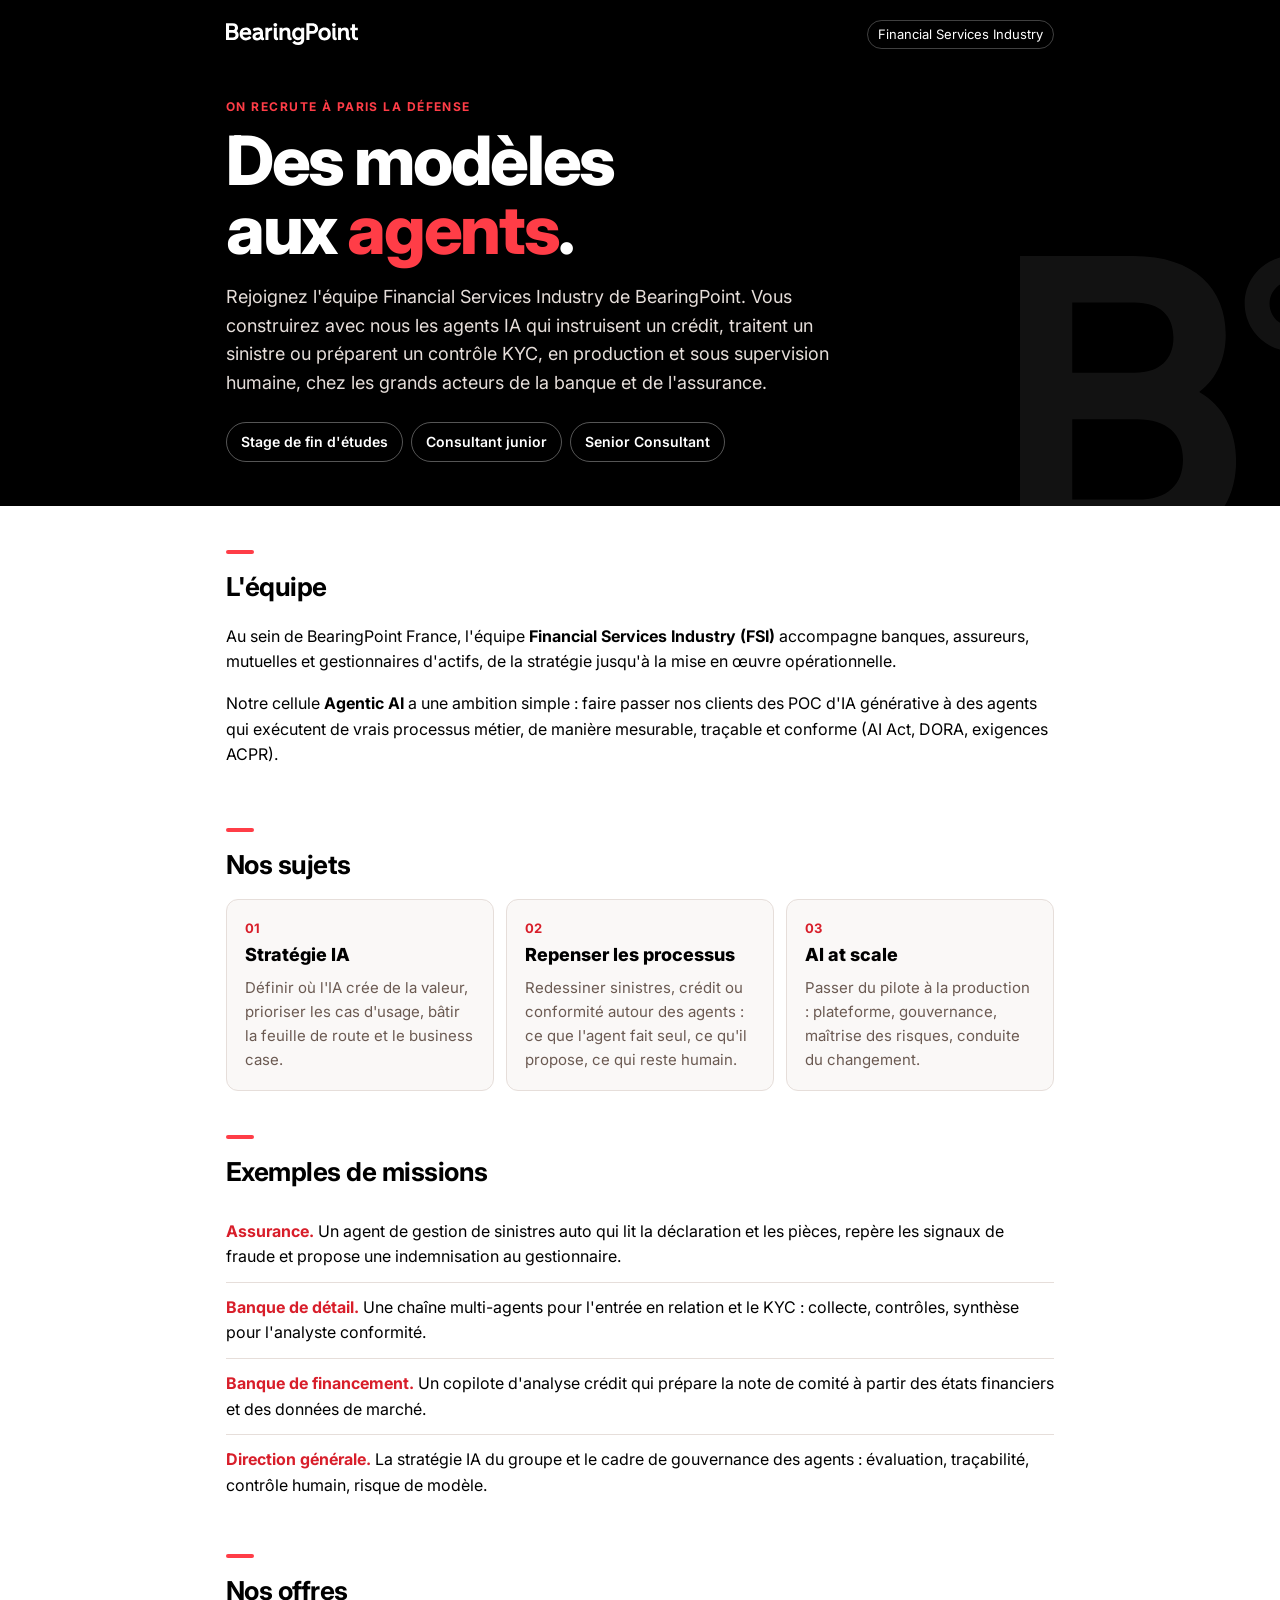
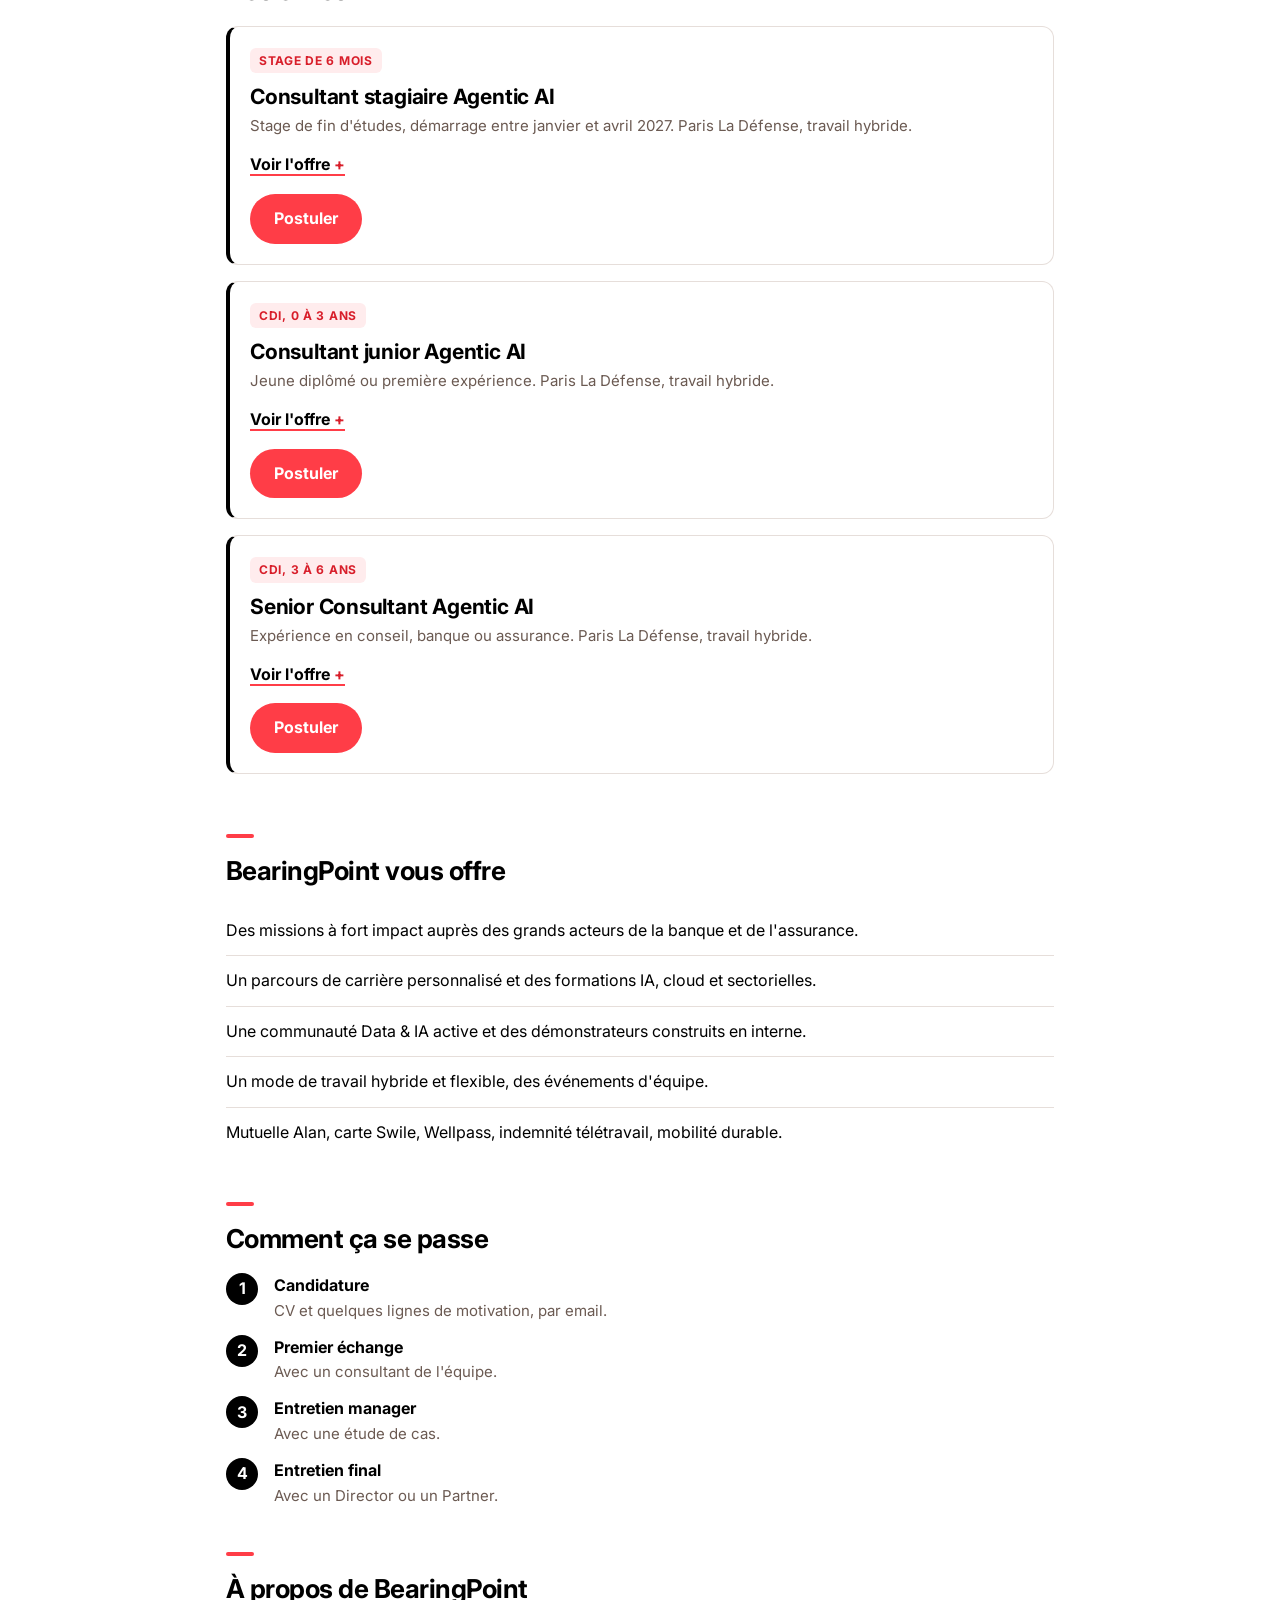
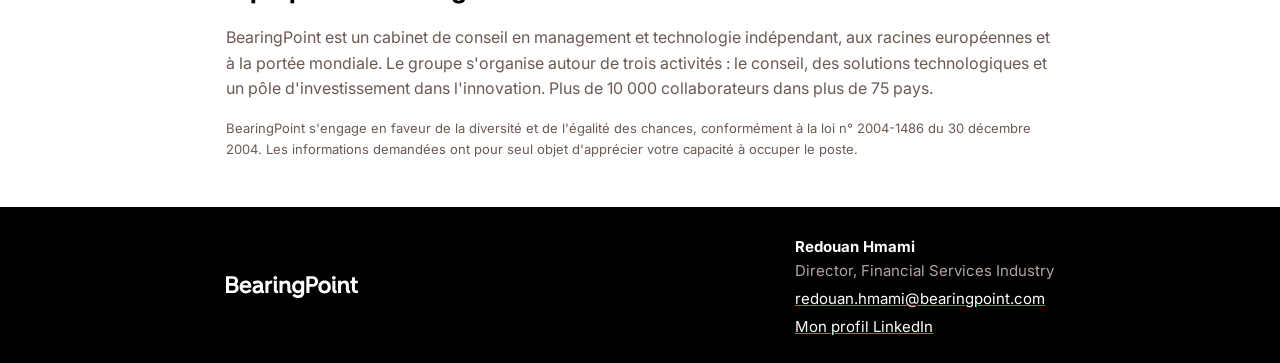
==== commit 2fa8f96f: "Contact : lien LinkedIn de Redouan Hmami Co-Authored-By: Claude Opus 5.5 <noreply@anthropic.com>" ====
--- a/index.html
+++ b/index.html
@@ -12,7 +12,7 @@
 <link rel="preconnect" href="https://fonts.googleapis.com">
 <link rel="preconnect" href="https://fonts.gstatic.com" crossorigin>
 <link href="https://fonts.googleapis.com/css2?family=Inter:wght@400;500;600;700;800&display=swap" rel="stylesheet">
-<link rel="stylesheet" href="assets/style.css?v=3">
+<link rel="stylesheet" href="assets/style.css?v=5">
 </head>
 <body>
 
@@ -185,7 +185,11 @@
 <footer class="foot">
   <div class="wrap foot-in">
     <img class="logo" src="assets/logo-wordmark-white.svg" alt="BearingPoint">
-    <p>Une question ? <a id="mailLink" href="mailto:redouan.hmami@bearingpoint.com">redouan.hmami@bearingpoint.com</a></p>
+    <div class="contact">
+      <p class="who"><b>Redouan Hmami</b><br>Director, Financial Services Industry</p>
+      <p><a id="mailLink" href="mailto:redouan.hmami@bearingpoint.com">redouan.hmami@bearingpoint.com</a></p>
+      <p><a href="https://www.linkedin.com/in/redouan-hmami-21a1184/" target="_blank" rel="noopener">Mon profil LinkedIn</a></p>
+    </div>
   </div>
 </footer>
 
--- a/assets/style.css
+++ b/assets/style.css
@@ -82,6 +82,8 @@
 .foot{background:var(--black);color:#e6deda;margin-top:48px;padding:28px 0 24px;font-size:15px}
 .foot-in{display:flex;flex-wrap:wrap;gap:10px 24px;align-items:center;justify-content:space-between}
 .foot p{margin:0}
+.contact{display:grid;gap:4px}
+.who{color:#b2a59f}.who b{color:#fff}
 .foot a{color:#fff;text-decoration-color:var(--red)}
 
 /* sticky CTA (mobile) */
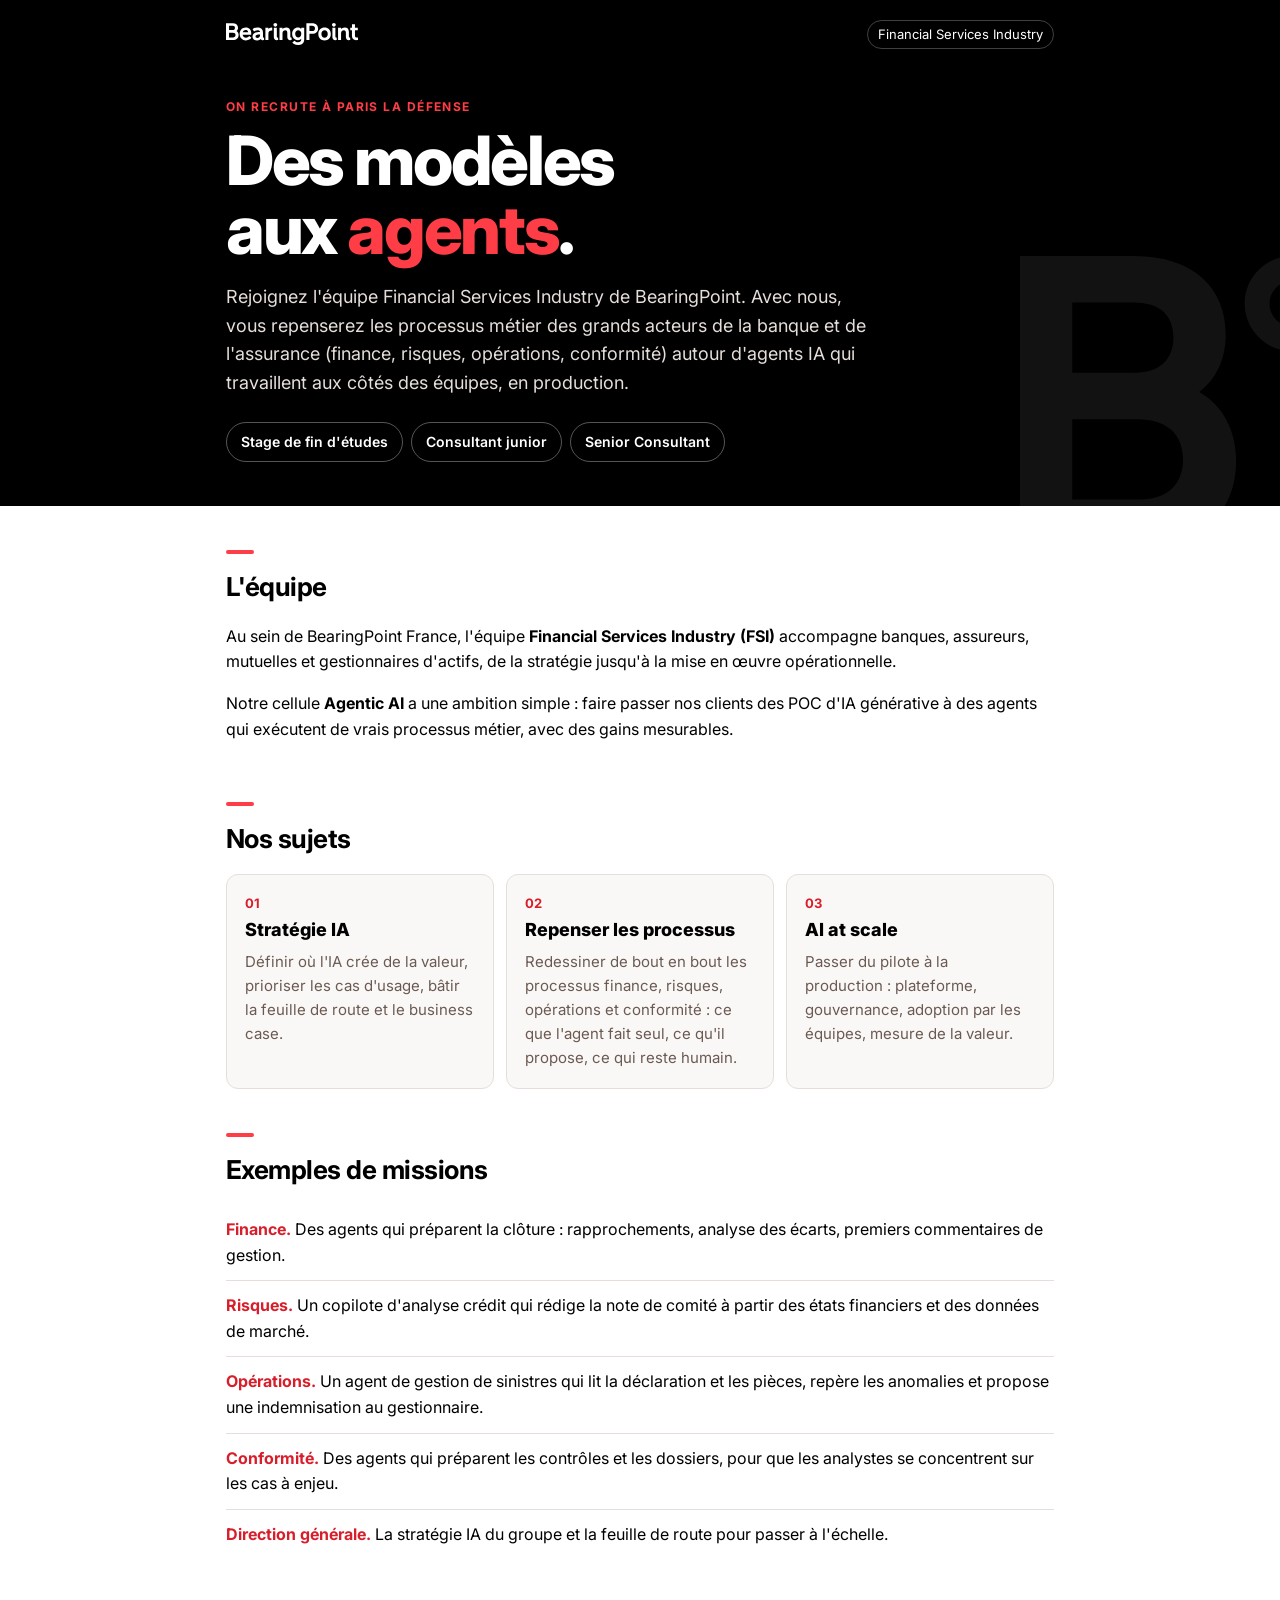
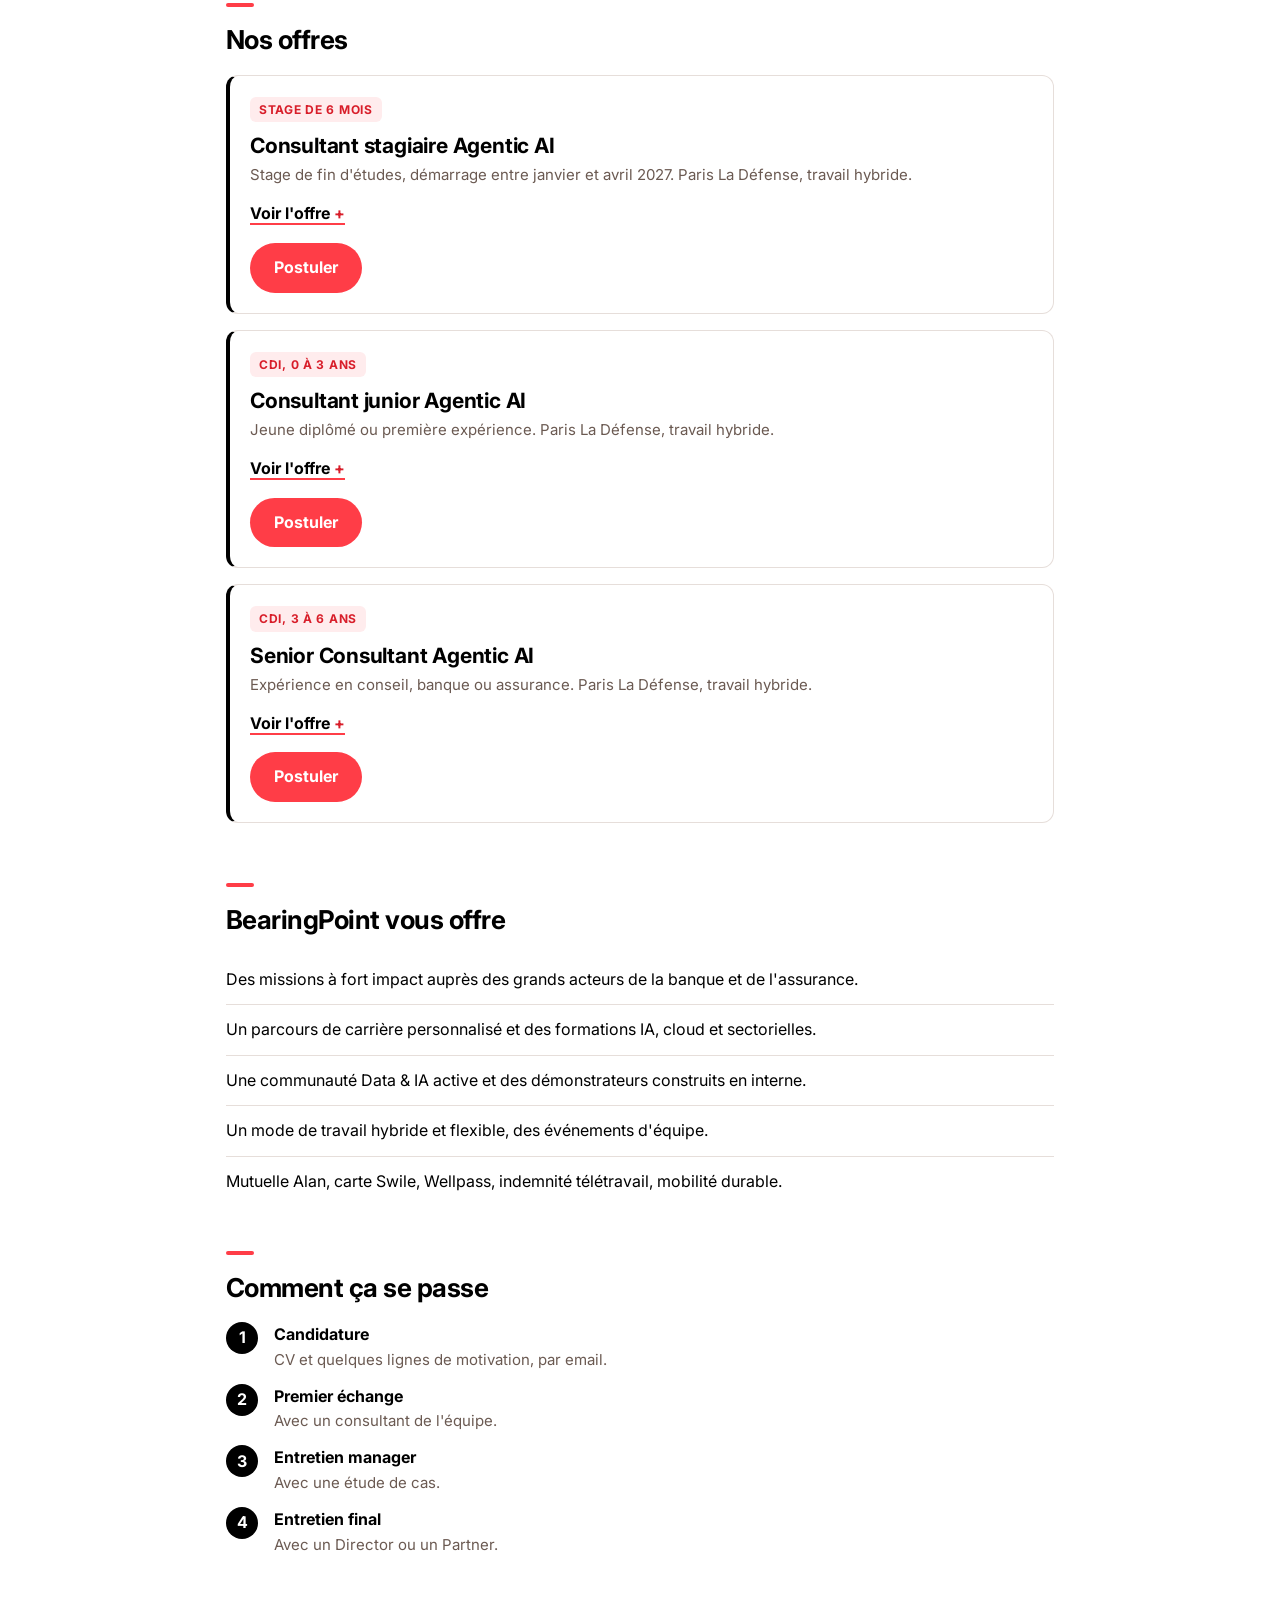
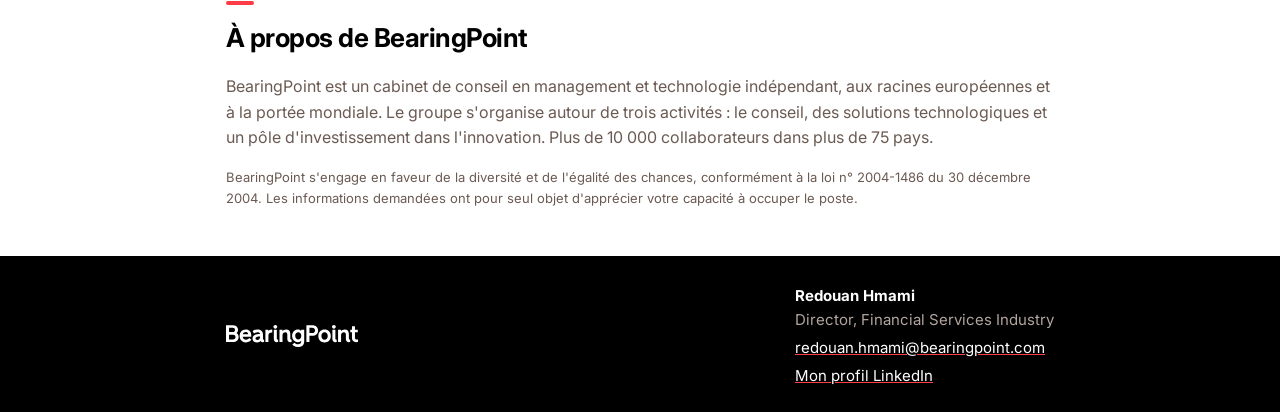
==== commit 38ff0beb: "Recentrage sur la refonte des processus (finance, risques, opérations, conformité), moins de KYC et " ====
--- a/index.html
+++ b/index.html
@@ -4,8 +4,8 @@
 <meta charset="utf-8">
 <meta name="viewport" content="width=device-width, initial-scale=1">
 <title>Agentic AI | Financial Services Industry | BearingPoint</title>
-<meta name="description" content="BearingPoint Financial Services Industry recrute : stage de fin d'études, Consultant junior et Senior Consultant sur l'IA agentique, la stratégie IA et l'AI at scale en banque et assurance.">
-<meta property="og:title" content="Agentic AI x Financial Services Industry : on recrute">
+<meta name="description" content="BearingPoint Financial Services Industry recrute&nbsp;: stage de fin d'études, Consultant junior et Senior Consultant sur l'IA agentique, la stratégie IA et l'AI at scale en banque et assurance.">
+<meta property="og:title" content="Agentic AI x Financial Services Industry&nbsp;: on recrute">
 <meta property="og:description" content="Stage de fin d'études, Consultant junior, Senior Consultant. Paris La Défense.">
 <meta name="theme-color" content="#000000">
 <link rel="icon" href="assets/favicon.svg" type="image/svg+xml">
@@ -24,7 +24,7 @@
   <div class="wrap hero-body">
     <p class="eyebrow">On recrute à Paris La Défense</p>
     <h1>Des modèles<br>aux <em>agents</em>.</h1>
-    <p class="lede">Rejoignez l'équipe Financial Services Industry de BearingPoint. Vous construirez avec nous les agents IA qui instruisent un crédit, traitent un sinistre ou préparent un contrôle KYC, en production et sous supervision humaine, chez les grands acteurs de la banque et de l'assurance.</p>
+    <p class="lede">Rejoignez l'équipe Financial Services Industry de BearingPoint. Avec nous, vous repenserez les processus métier des grands acteurs de la banque et de l'assurance (finance, risques, opérations, conformité) autour d'agents IA qui travaillent aux côtés des équipes, en production.</p>
     <div class="chips">
       <a class="chip" href="#stage">Stage de fin d'études</a>
       <a class="chip" href="#consultant">Consultant junior</a>
@@ -39,25 +39,26 @@
 <section class="wrap block">
   <h2>L'équipe</h2>
   <p>Au sein de BearingPoint France, l'équipe <strong>Financial Services Industry (FSI)</strong> accompagne banques, assureurs, mutuelles et gestionnaires d'actifs, de la stratégie jusqu'à la mise en œuvre opérationnelle.</p>
-  <p>Notre cellule <strong>Agentic AI</strong> a une ambition simple : faire passer nos clients des POC d'IA générative à des agents qui exécutent de vrais processus métier, de manière mesurable, traçable et conforme (AI Act, DORA, exigences ACPR).</p>
+  <p>Notre cellule <strong>Agentic AI</strong> a une ambition simple&nbsp;: faire passer nos clients des POC d'IA générative à des agents qui exécutent de vrais processus métier, avec des gains mesurables.</p>
 </section>
 
 <section class="wrap block">
   <h2>Nos sujets</h2>
   <div class="grid3">
     <div class="tile"><span class="n">01</span><span class="k">Stratégie IA</span><p>Définir où l'IA crée de la valeur, prioriser les cas d'usage, bâtir la feuille de route et le business case.</p></div>
-    <div class="tile"><span class="n">02</span><span class="k">Repenser les processus</span><p>Redessiner sinistres, crédit ou conformité autour des agents : ce que l'agent fait seul, ce qu'il propose, ce qui reste humain.</p></div>
-    <div class="tile"><span class="n">03</span><span class="k">AI at scale</span><p>Passer du pilote à la production : plateforme, gouvernance, maîtrise des risques, conduite du changement.</p></div>
+    <div class="tile"><span class="n">02</span><span class="k">Repenser les processus</span><p>Redessiner de bout en bout les processus finance, risques, opérations et conformité&nbsp;: ce que l'agent fait seul, ce qu'il propose, ce qui reste humain.</p></div>
+    <div class="tile"><span class="n">03</span><span class="k">AI at scale</span><p>Passer du pilote à la production&nbsp;: plateforme, gouvernance, adoption par les équipes, mesure de la valeur.</p></div>
   </div>
 </section>
 
 <section class="wrap block">
   <h2>Exemples de missions</h2>
   <ul class="missions">
-    <li><b>Assurance.</b> Un agent de gestion de sinistres auto qui lit la déclaration et les pièces, repère les signaux de fraude et propose une indemnisation au gestionnaire.</li>
-    <li><b>Banque de détail.</b> Une chaîne multi-agents pour l'entrée en relation et le KYC : collecte, contrôles, synthèse pour l'analyste conformité.</li>
-    <li><b>Banque de financement.</b> Un copilote d'analyse crédit qui prépare la note de comité à partir des états financiers et des données de marché.</li>
-    <li><b>Direction générale.</b> La stratégie IA du groupe et le cadre de gouvernance des agents : évaluation, traçabilité, contrôle humain, risque de modèle.</li>
+    <li><b>Finance.</b> Des agents qui préparent la clôture&nbsp;: rapprochements, analyse des écarts, premiers commentaires de gestion.</li>
+    <li><b>Risques.</b> Un copilote d'analyse crédit qui rédige la note de comité à partir des états financiers et des données de marché.</li>
+    <li><b>Opérations.</b> Un agent de gestion de sinistres qui lit la déclaration et les pièces, repère les anomalies et propose une indemnisation au gestionnaire.</li>
+    <li><b>Conformité.</b> Des agents qui préparent les contrôles et les dossiers, pour que les analystes se concentrent sur les cas à enjeu.</li>
+    <li><b>Direction générale.</b> La stratégie IA du groupe et la feuille de route pour passer à l'échelle.</li>
   </ul>
 </section>
 
@@ -76,9 +77,9 @@
       <h4>Vos missions</h4>
       <ul>
         <li>Participer à des missions de stratégie IA et de transformation par l'IA agentique chez des banques et assureurs, aux côtés de consultants et managers expérimentés.</li>
-        <li>Analyser un processus métier (sinistres, crédit, conformité) et le repenser autour des agents.</li>
-        <li>Prototyper des agents : prompts, appels d'outils, orchestration, jeux d'évaluation.</li>
-        <li>Construire les livrables : business case, cible opérationnelle, supports de comité de direction.</li>
+        <li>Analyser un processus métier (finance, risques, opérations, conformité) et le repenser autour des agents.</li>
+        <li>Prototyper des agents&nbsp;: prompts, appels d'outils, orchestration, jeux d'évaluation.</li>
+        <li>Construire les livrables&nbsp;: business case, cible opérationnelle, supports de comité de direction.</li>
         <li>Contribuer à nos démonstrateurs, à notre veille et à nos propositions commerciales.</li>
       </ul>
       <h4>Votre profil</h4>
@@ -105,10 +106,10 @@
       <summary>Voir l'offre</summary>
       <h4>Vos missions</h4>
       <ul>
-        <li>Prendre en charge un sujet de bout en bout : cadrage du cas d'usage, ateliers métier, conception de l'agent, suivi du pilote.</li>
-        <li>Faire le lien entre les métiers (gestionnaires sinistres, analystes crédit, conformité) et les équipes data et IT.</li>
-        <li>Définir les indicateurs de performance de l'agent et piloter son évaluation : qualité, coût, délai, risques.</li>
-        <li>Contribuer au passage à l'échelle : industrialisation, adoption par les équipes, mesure de la valeur.</li>
+        <li>Prendre en charge un sujet de bout en bout&nbsp;: cadrage du cas d'usage, ateliers métier, conception de l'agent, suivi du pilote.</li>
+        <li>Faire le lien entre les métiers (finance, risques, opérations, conformité) et les équipes data et IT.</li>
+        <li>Définir les indicateurs de performance de l'agent et piloter son évaluation&nbsp;: qualité, coût, délai, risques.</li>
+        <li>Contribuer au passage à l'échelle&nbsp;: industrialisation, adoption par les équipes, mesure de la valeur.</li>
         <li>Participer aux réponses aux appels d'offres et au développement de nos offres IA.</li>
       </ul>
       <h4>Votre profil</h4>
@@ -134,17 +135,17 @@
       <summary>Voir l'offre</summary>
       <h4>Vos missions</h4>
       <ul>
-        <li>Piloter un lot de mission ou un pilote agentique : planning, qualité des livrables, relation avec les directions métier et IT.</li>
+        <li>Piloter un lot de mission ou un pilote agentique&nbsp;: planning, qualité des livrables, relation avec les directions métier et IT.</li>
         <li>Construire des stratégies IA et des feuilles de route pour des directions générales.</li>
         <li>Concevoir l'architecture fonctionnelle de solutions multi-agents et arbitrer entre autonomie de l'agent, contrôle humain et coût.</li>
-        <li>Porter le passage à l'échelle (AI at scale) : gouvernance, maîtrise des risques (AI Act, DORA, risque de modèle), modèle opérationnel.</li>
+        <li>Porter le passage à l'échelle (AI at scale)&nbsp;: plateforme, gouvernance, modèle opérationnel, adoption.</li>
         <li>Encadrer et faire grandir les consultants et stagiaires, contribuer aux propositions commerciales.</li>
       </ul>
       <h4>Votre profil</h4>
       <ul>
         <li>Formation d'ingénieur généraliste de haut niveau (ou équivalent).</li>
         <li>3 à 6 ans d'expérience en conseil, idéalement auprès d'institutions financières, dont au moins un projet data, IA ou automatisation mené jusqu'à la production.</li>
-        <li>Bonne compréhension d'au moins un métier : assurance (IARD, vie, santé), banque de détail, financement ou gestion d'actifs.</li>
+        <li>Bonne compréhension d'au moins un métier&nbsp;: assurance (IARD, vie, santé), banque de détail, financement ou gestion d'actifs.</li>
         <li>Capacité à animer un comité, à structurer une recommandation et à encadrer une équipe.</li>
         <li>Français et anglais courants.</li>
       </ul>
@@ -176,7 +177,7 @@
 
 <section class="wrap block about">
   <h2>À propos de BearingPoint</h2>
-  <p>BearingPoint est un cabinet de conseil en management et technologie indépendant, aux racines européennes et à la portée mondiale. Le groupe s'organise autour de trois activités : le conseil, des solutions technologiques et un pôle d'investissement dans l'innovation. Plus de 10 000 collaborateurs dans plus de 75 pays.</p>
+  <p>BearingPoint est un cabinet de conseil en management et technologie indépendant, aux racines européennes et à la portée mondiale. Le groupe s'organise autour de trois activités&nbsp;: le conseil, des solutions technologiques et un pôle d'investissement dans l'innovation. Plus de 10 000 collaborateurs dans plus de 75 pays.</p>
   <p class="legal">BearingPoint s'engage en faveur de la diversité et de l'égalité des chances, conformément à la loi n° 2004-1486 du 30 décembre 2004. Les informations demandées ont pour seul objet d'apprécier votre capacité à occuper le poste.</p>
 </section>
 
@@ -209,9 +210,9 @@
     <label>LinkedIn (facultatif)<input name="linkedin" inputmode="url" placeholder="linkedin.com/in/…"></label>
     <label>Pourquoi l'IA en banque et assurance ? (2 ou 3 lignes)<textarea name="motivation" rows="3"></textarea></label>
     <button type="submit" class="apply wide">Ouvrir ma messagerie</button>
-    <p class="hint">Un email pré-rempli s'ouvre : <b>joignez votre CV (PDF)</b> puis envoyez.</p>
+    <p class="hint">Un email pré-rempli s'ouvre&nbsp;: <b>joignez votre CV (PDF)</b> puis envoyez.</p>
     <div class="later">
-      <span>Pas votre CV sous la main ?</span>
+      <span>Pas votre CV sous la main&nbsp;?</span>
       <button type="button" id="shareBtn" class="link">Garder le lien pour plus tard</button>
     </div>
     <div class="later">
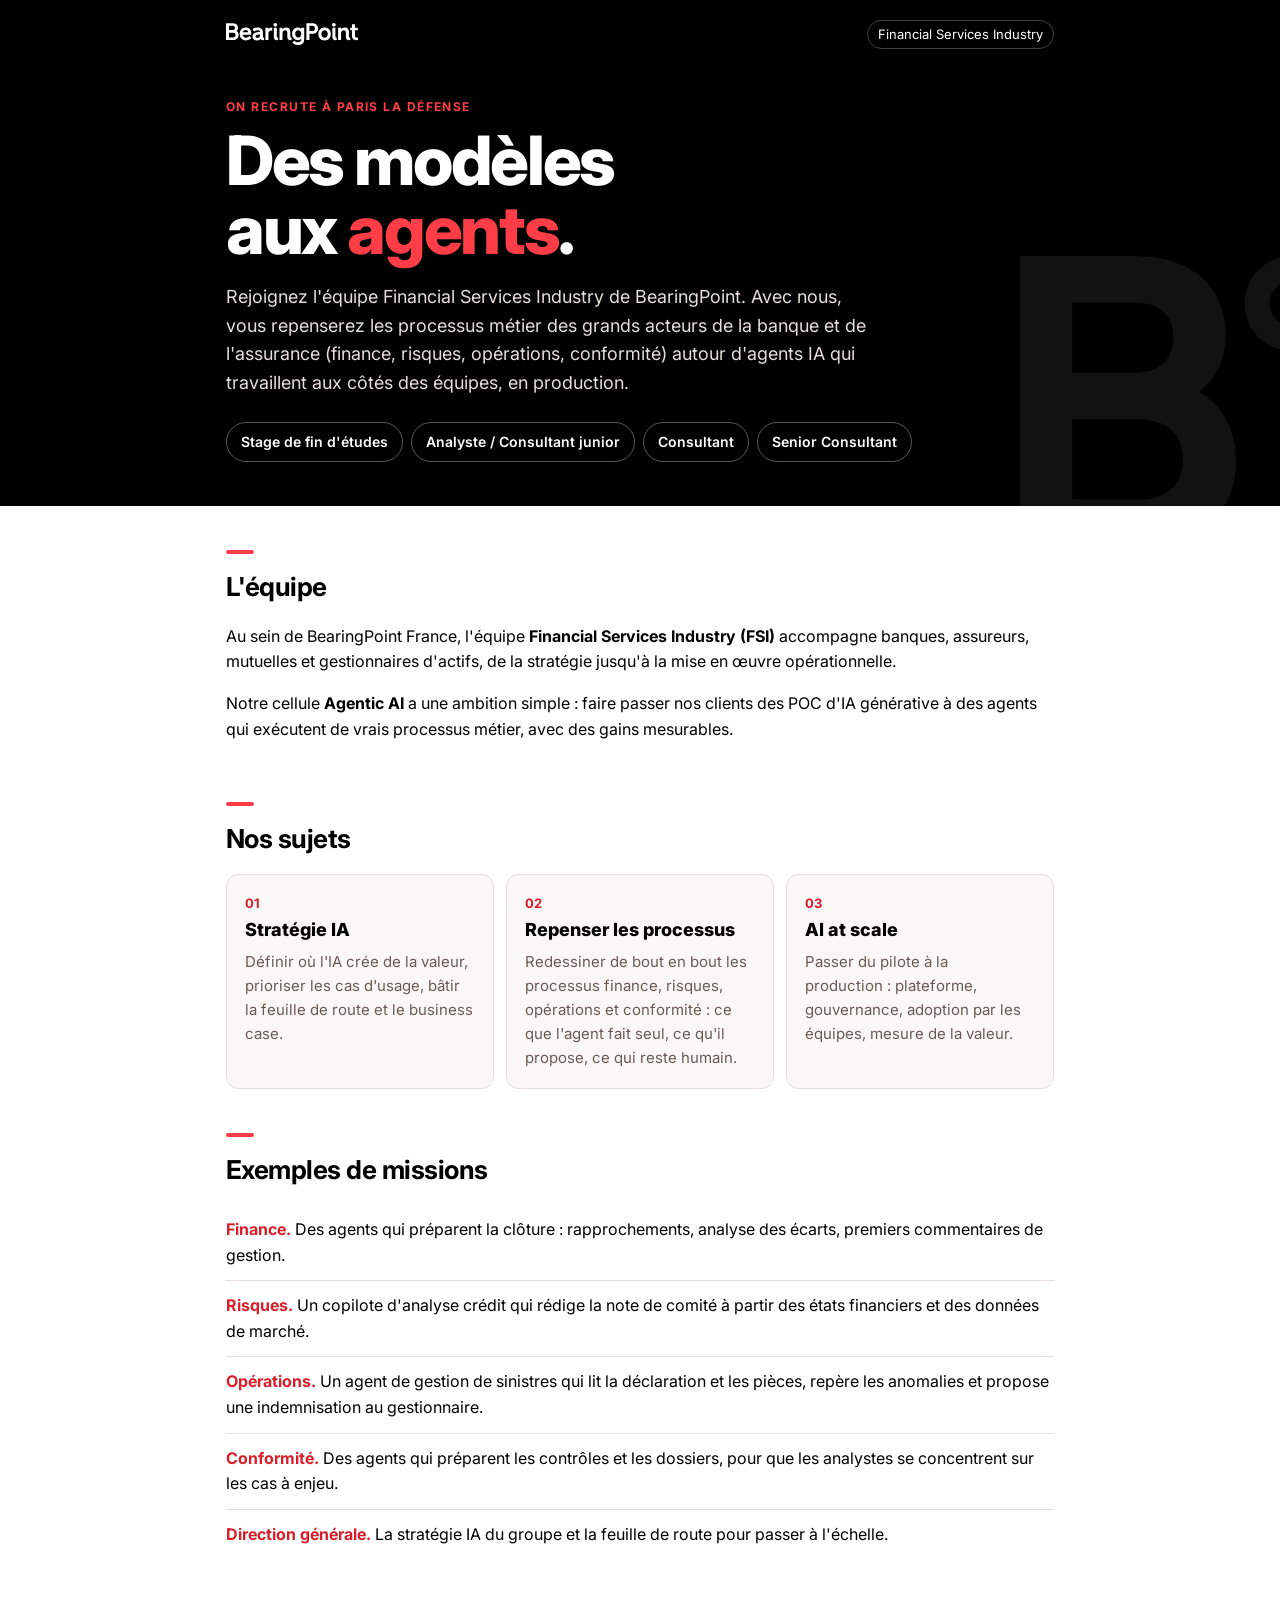
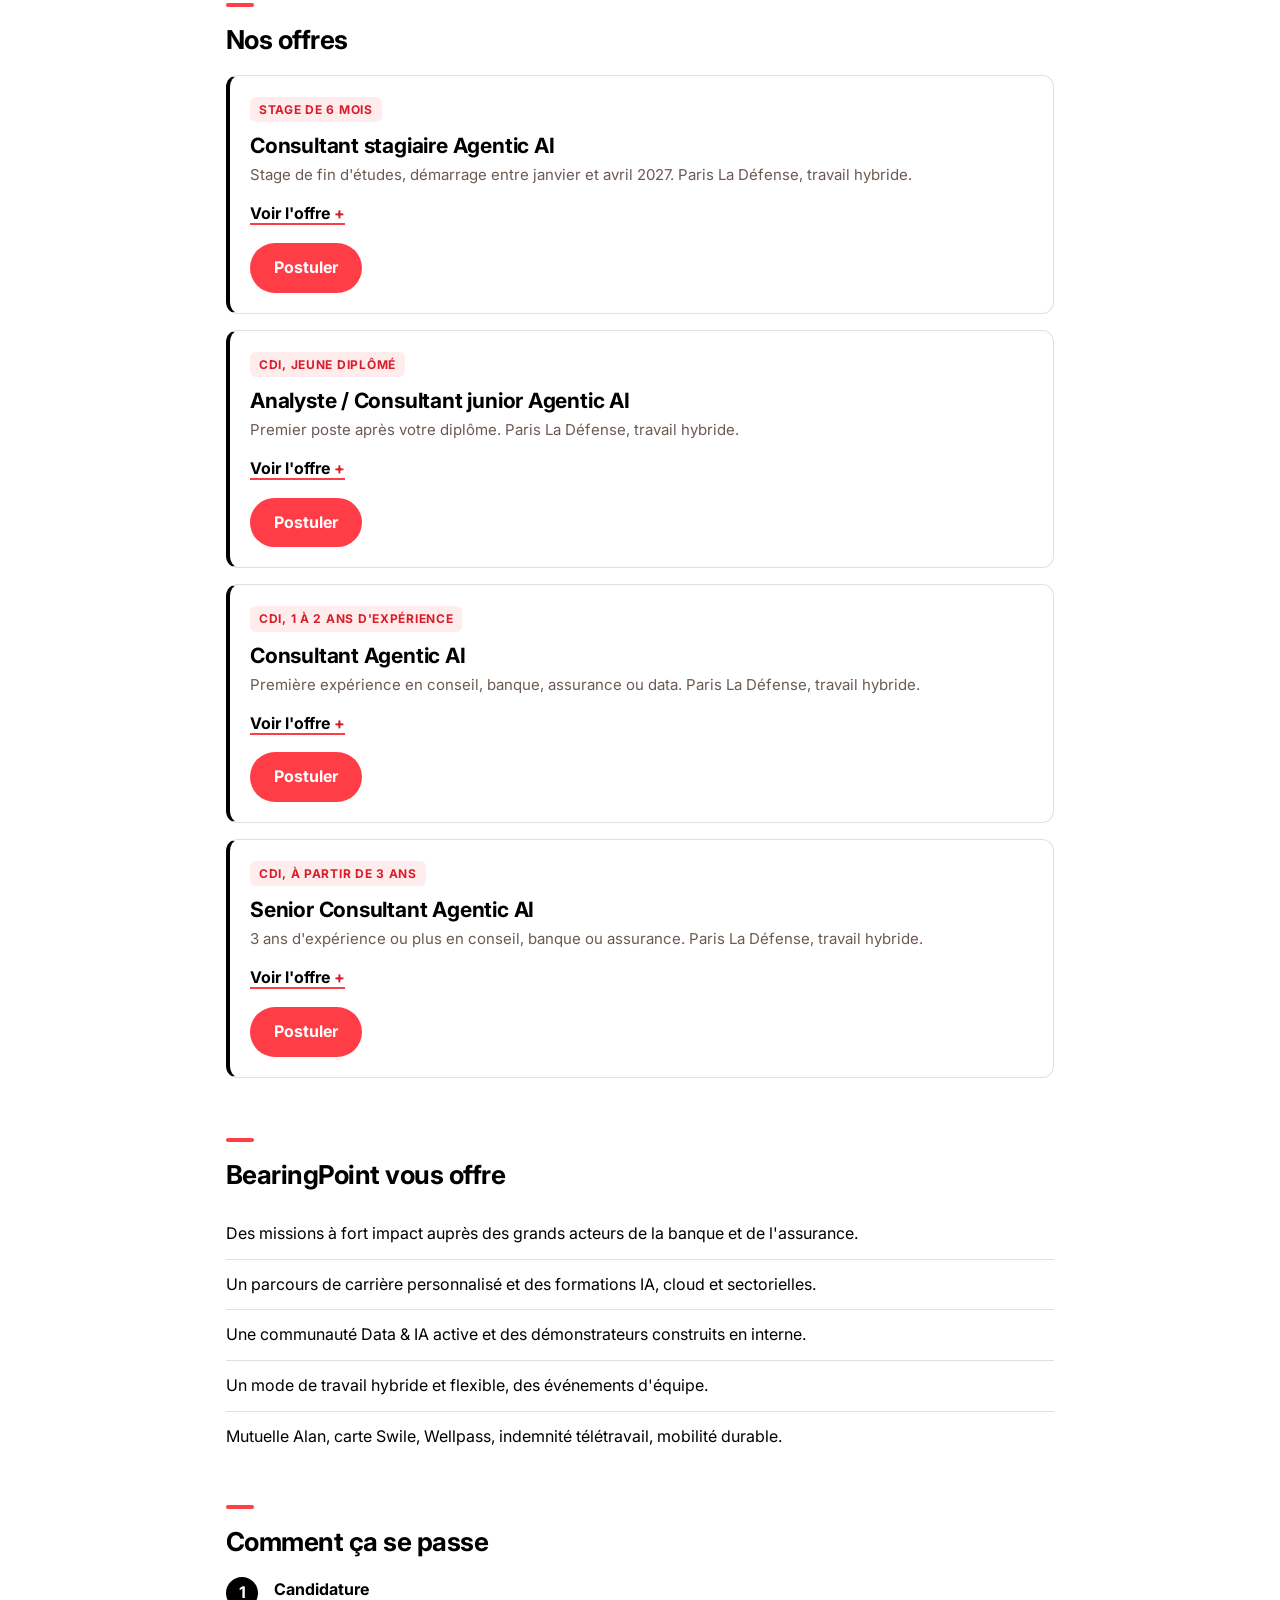
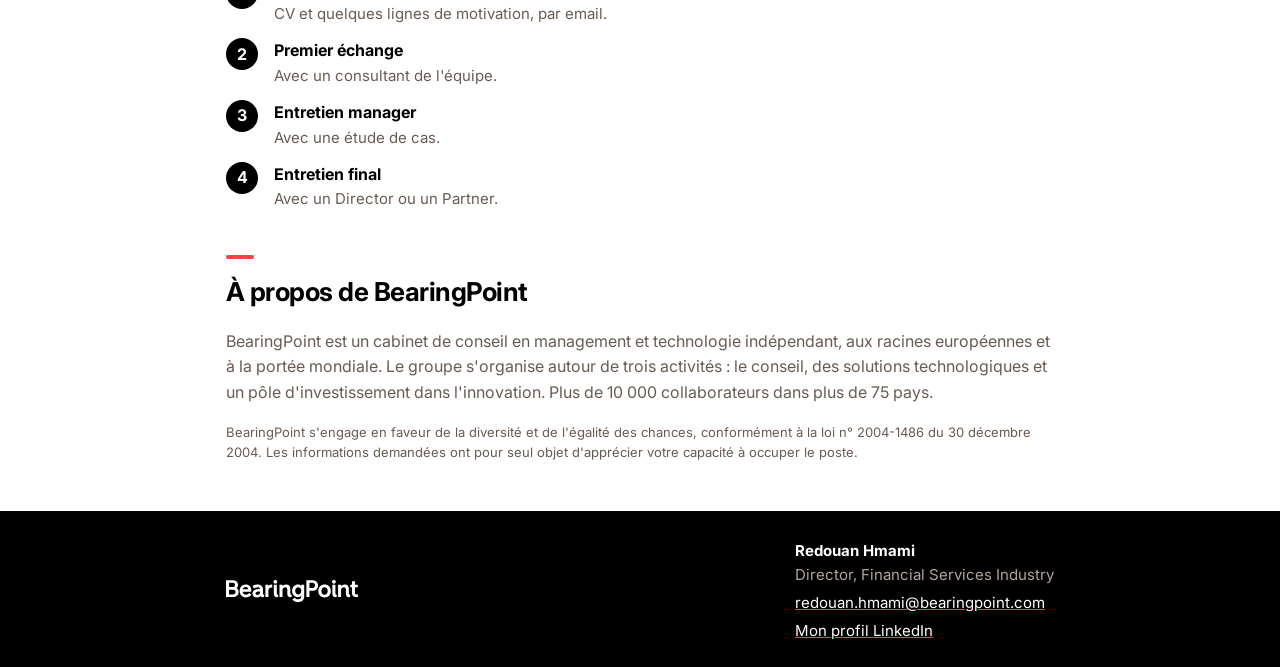
==== commit 25882ddf: "4 offres distinctes : stage, Analyste / CJ, Consultant 1-2 ans, Senior Consultant 3 ans et + Co-Auth" ====
--- a/index.html
+++ b/index.html
@@ -4,15 +4,15 @@
 <meta charset="utf-8">
 <meta name="viewport" content="width=device-width, initial-scale=1">
 <title>Agentic AI | Financial Services Industry | BearingPoint</title>
-<meta name="description" content="BearingPoint Financial Services Industry recrute&nbsp;: stage de fin d'études, Consultant junior et Senior Consultant sur l'IA agentique, la stratégie IA et l'AI at scale en banque et assurance.">
+<meta name="description" content="BearingPoint Financial Services Industry recrute&nbsp;: stage de fin d'études, Analyste / Consultant junior, Consultant et Senior Consultant sur l'IA agentique, la stratégie IA et l'AI at scale en banque et assurance.">
 <meta property="og:title" content="Agentic AI x Financial Services Industry&nbsp;: on recrute">
-<meta property="og:description" content="Stage de fin d'études, Consultant junior, Senior Consultant. Paris La Défense.">
+<meta property="og:description" content="Stage de fin d'études, Analyste / Consultant junior, Consultant, Senior Consultant. Paris La Défense.">
 <meta name="theme-color" content="#000000">
 <link rel="icon" href="assets/favicon.svg" type="image/svg+xml">
 <link rel="preconnect" href="https://fonts.googleapis.com">
 <link rel="preconnect" href="https://fonts.gstatic.com" crossorigin>
 <link href="https://fonts.googleapis.com/css2?family=Inter:wght@400;500;600;700;800&display=swap" rel="stylesheet">
-<link rel="stylesheet" href="assets/style.css?v=5">
+<link rel="stylesheet" href="assets/style.css?v=7">
 </head>
 <body>
 
@@ -27,7 +27,8 @@
     <p class="lede">Rejoignez l'équipe Financial Services Industry de BearingPoint. Avec nous, vous repenserez les processus métier des grands acteurs de la banque et de l'assurance (finance, risques, opérations, conformité) autour d'agents IA qui travaillent aux côtés des équipes, en production.</p>
     <div class="chips">
       <a class="chip" href="#stage">Stage de fin d'études</a>
-      <a class="chip" href="#consultant">Consultant junior</a>
+      <a class="chip" href="#analyste">Analyste / Consultant junior</a>
+      <a class="chip" href="#consultant">Consultant</a>
       <a class="chip" href="#senior">Senior Consultant</a>
     </div>
   </div>
@@ -95,12 +96,41 @@
     <button class="apply" data-role="Stage de fin d'études Agentic AI FSI">Postuler</button>
   </article>
 
-  <!-- ===================== CONSULTANT ===================== -->
+  <!-- ===================== ANALYSTE / CJ ===================== -->
+  <article class="offer" id="analyste">
+    <div class="offer-head">
+      <span class="tag">CDI, jeune diplômé</span>
+      <h3>Analyste / Consultant junior Agentic AI</h3>
+      <p class="meta">Premier poste après votre diplôme. Paris La Défense, travail hybride.</p>
+    </div>
+    <details>
+      <summary>Voir l'offre</summary>
+      <h4>Vos missions</h4>
+      <ul>
+        <li>Intégrer une équipe de mission et contribuer dès les premières semaines à la refonte d'un processus métier (finance, risques, opérations, conformité).</li>
+        <li>Analyser les données et les processus existants, mesurer où un agent IA fait gagner du temps ou de la qualité.</li>
+        <li>Prototyper et tester des agents avec les équipes data du client.</li>
+        <li>Produire les analyses et les supports présentés aux directions métier.</li>
+        <li>Suivre un parcours de formation structuré&nbsp;: méthodes du conseil, IA, secteur financier.</li>
+      </ul>
+      <h4>Votre profil</h4>
+      <ul>
+        <li>Diplômé (ou en cours de diplôme) d'une grande école d'ingénieurs généraliste, avec une coloration maths appliquées, informatique, data science ou finance.</li>
+        <li>Un ou plusieurs stages réussis, idéalement en conseil, en banque, en assurance ou dans une équipe data et IA.</li>
+        <li>Vous avez déjà manipulé un LLM ou un framework d'agents en projet ou en hackathon.</li>
+        <li>Rigueur analytique, aisance à l'oral, goût du travail en équipe.</li>
+        <li>Français et anglais courants.</li>
+      </ul>
+    </details>
+    <button class="apply" data-role="Analyste / Consultant junior Agentic AI FSI">Postuler</button>
+  </article>
+
+  <!-- ===================== CONSULTANT 1-2 ANS ===================== -->
   <article class="offer" id="consultant">
     <div class="offer-head">
-      <span class="tag">CDI, 0 à 3 ans</span>
-      <h3>Consultant junior Agentic AI</h3>
-      <p class="meta">Jeune diplômé ou première expérience. Paris La Défense, travail hybride.</p>
+      <span class="tag">CDI, 1 à 2 ans d'expérience</span>
+      <h3>Consultant Agentic AI</h3>
+      <p class="meta">Première expérience en conseil, banque, assurance ou data. Paris La Défense, travail hybride.</p>
     </div>
     <details>
       <summary>Voir l'offre</summary>
@@ -108,28 +138,28 @@
       <ul>
         <li>Prendre en charge un sujet de bout en bout&nbsp;: cadrage du cas d'usage, ateliers métier, conception de l'agent, suivi du pilote.</li>
         <li>Faire le lien entre les métiers (finance, risques, opérations, conformité) et les équipes data et IT.</li>
-        <li>Définir les indicateurs de performance de l'agent et piloter son évaluation&nbsp;: qualité, coût, délai, risques.</li>
+        <li>Définir les indicateurs de performance de l'agent et piloter son évaluation&nbsp;: qualité, coût, délai.</li>
         <li>Contribuer au passage à l'échelle&nbsp;: industrialisation, adoption par les équipes, mesure de la valeur.</li>
-        <li>Participer aux réponses aux appels d'offres et au développement de nos offres IA.</li>
-      </ul>
-      <h4>Votre profil</h4>
-      <ul>
-        <li>Diplômé d'une grande école d'ingénieurs généraliste (ou équivalent), idéalement avec une spécialisation en data, IA, systèmes d'information ou finance.</li>
-        <li>Une première expérience (stage ou CDI) en conseil, en banque, en assurance ou dans une équipe data et IA.</li>
-        <li>Rigueur analytique, aisance à l'oral et à l'écrit, goût du travail en équipe.</li>
-        <li>Une vraie curiosité pour l'IA générative et agentique, que vous avez déjà mise en pratique.</li>
-        <li>Français et anglais courants.</li>
-      </ul>
-    </details>
-    <button class="apply" data-role="Consultant junior Agentic AI FSI">Postuler</button>
+        <li>Participer aux réponses aux appels d'offres et accompagner les analystes et stagiaires.</li>
+      </ul>
+      <h4>Votre profil</h4>
+      <ul>
+        <li>Diplômé d'une grande école d'ingénieurs généraliste (ou équivalent).</li>
+        <li>1 à 2 ans d'expérience en conseil, en banque, en assurance ou dans une équipe data et IA.</li>
+        <li>Un premier projet IA, data ou automatisation à votre actif, idéalement jusqu'au pilote.</li>
+        <li>Autonomie, aisance face aux interlocuteurs métier, sens du livrable.</li>
+        <li>Français et anglais courants.</li>
+      </ul>
+    </details>
+    <button class="apply" data-role="Consultant Agentic AI FSI">Postuler</button>
   </article>
 
   <!-- ===================== SENIOR ===================== -->
   <article class="offer" id="senior">
     <div class="offer-head">
-      <span class="tag">CDI, 3 à 6 ans</span>
+      <span class="tag">CDI, à partir de 3 ans</span>
       <h3>Senior Consultant Agentic AI</h3>
-      <p class="meta">Expérience en conseil, banque ou assurance. Paris La Défense, travail hybride.</p>
+      <p class="meta">3 ans d'expérience ou plus en conseil, banque ou assurance. Paris La Défense, travail hybride.</p>
     </div>
     <details>
       <summary>Voir l'offre</summary>
@@ -137,15 +167,15 @@
       <ul>
         <li>Piloter un lot de mission ou un pilote agentique&nbsp;: planning, qualité des livrables, relation avec les directions métier et IT.</li>
         <li>Construire des stratégies IA et des feuilles de route pour des directions générales.</li>
-        <li>Concevoir l'architecture fonctionnelle de solutions multi-agents et arbitrer entre autonomie de l'agent, contrôle humain et coût.</li>
+        <li>Concevoir des solutions multi-agents et arbitrer entre autonomie de l'agent, contrôle humain et coût.</li>
         <li>Porter le passage à l'échelle (AI at scale)&nbsp;: plateforme, gouvernance, modèle opérationnel, adoption.</li>
-        <li>Encadrer et faire grandir les consultants et stagiaires, contribuer aux propositions commerciales.</li>
+        <li>Encadrer et faire grandir l'équipe, contribuer aux propositions commerciales.</li>
       </ul>
       <h4>Votre profil</h4>
       <ul>
         <li>Formation d'ingénieur généraliste de haut niveau (ou équivalent).</li>
-        <li>3 à 6 ans d'expérience en conseil, idéalement auprès d'institutions financières, dont au moins un projet data, IA ou automatisation mené jusqu'à la production.</li>
-        <li>Bonne compréhension d'au moins un métier&nbsp;: assurance (IARD, vie, santé), banque de détail, financement ou gestion d'actifs.</li>
+        <li>Au moins 3 ans d'expérience en conseil, idéalement auprès d'institutions financières, dont un projet data, IA ou automatisation mené jusqu'à la production.</li>
+        <li>Bonne compréhension d'au moins un métier&nbsp;: assurance, banque de détail, financement ou gestion d'actifs.</li>
         <li>Capacité à animer un comité, à structurer une recommandation et à encadrer une équipe.</li>
         <li>Français et anglais courants.</li>
       </ul>
@@ -194,7 +224,7 @@
   </div>
 </footer>
 
-<div class="sticky-cta"><a href="#offres" class="apply-ghost">Voir les 3 offres et postuler</a></div>
+<div class="sticky-cta"><a href="#offres" class="apply-ghost">Voir les 4 offres et postuler</a></div>
 
 <!-- ===================== APPLY SHEET ===================== -->
 <dialog id="applyDialog" aria-labelledby="dlgTitle">
